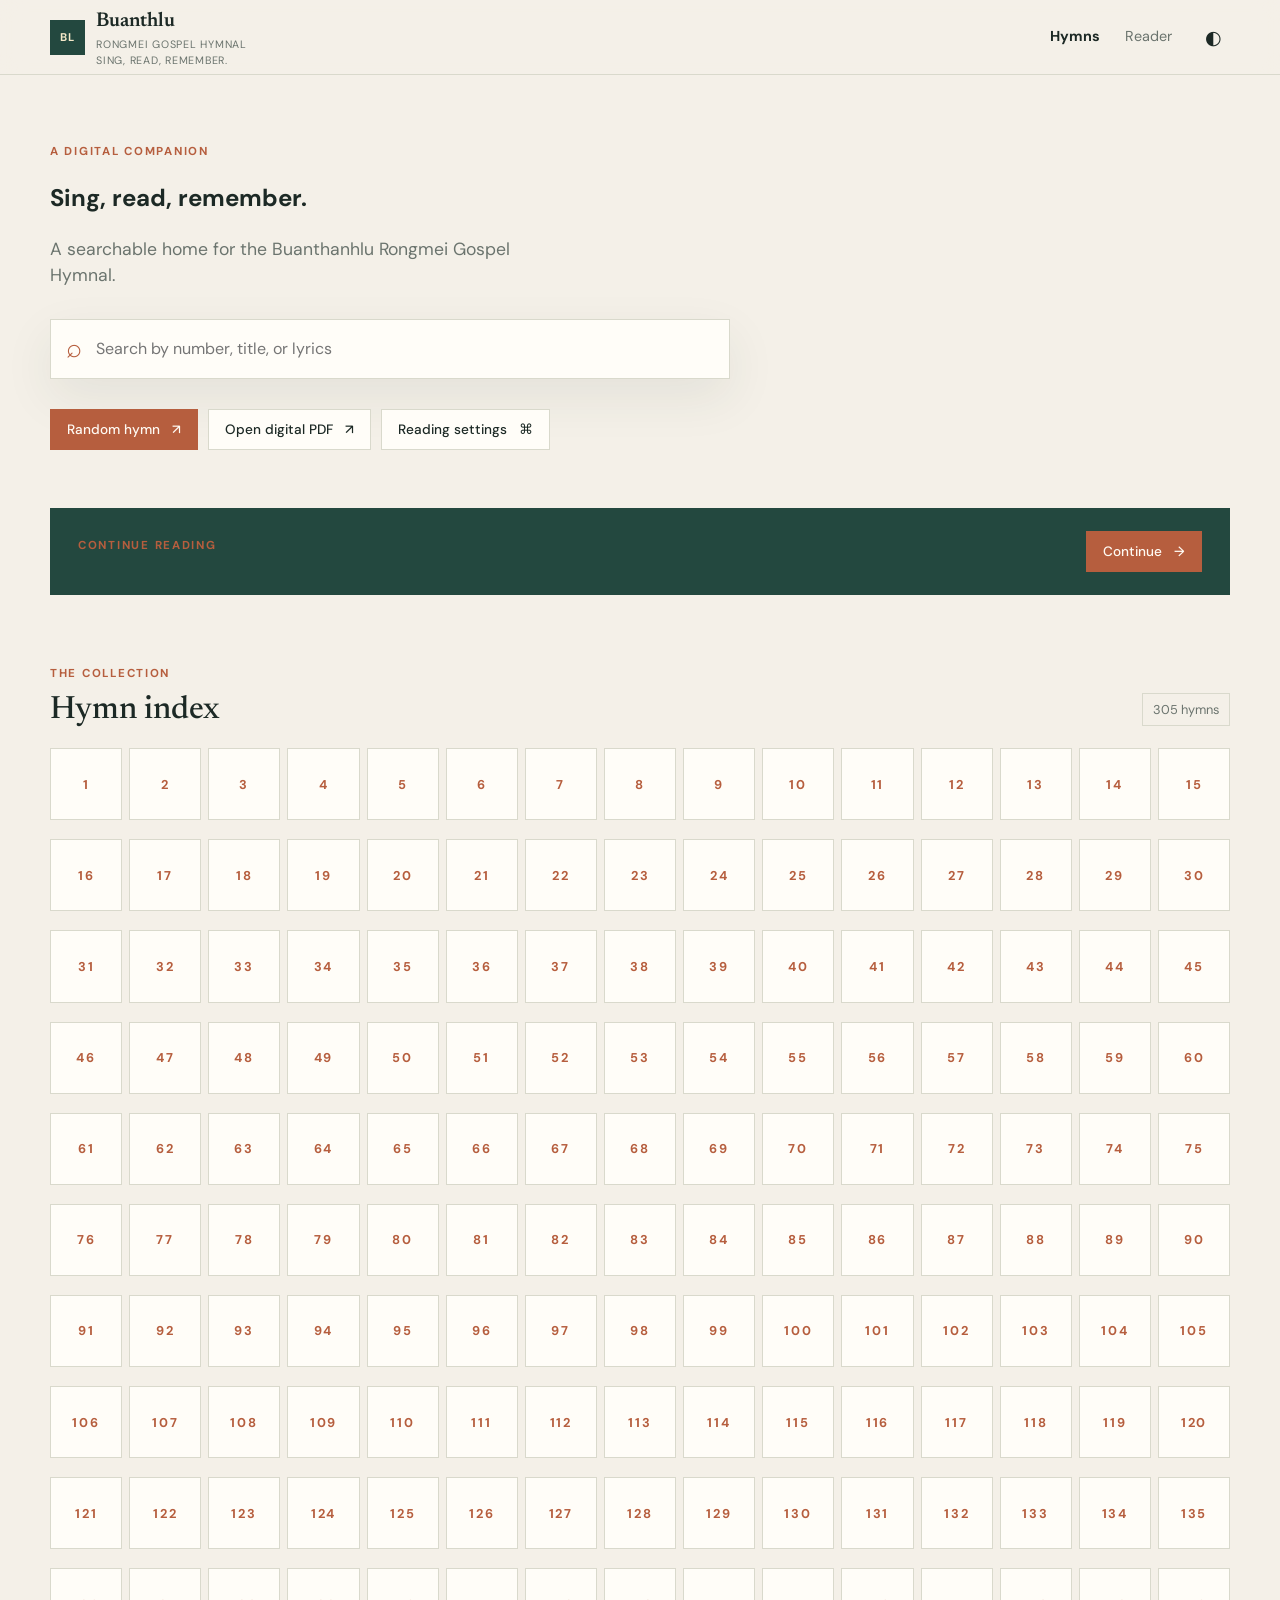
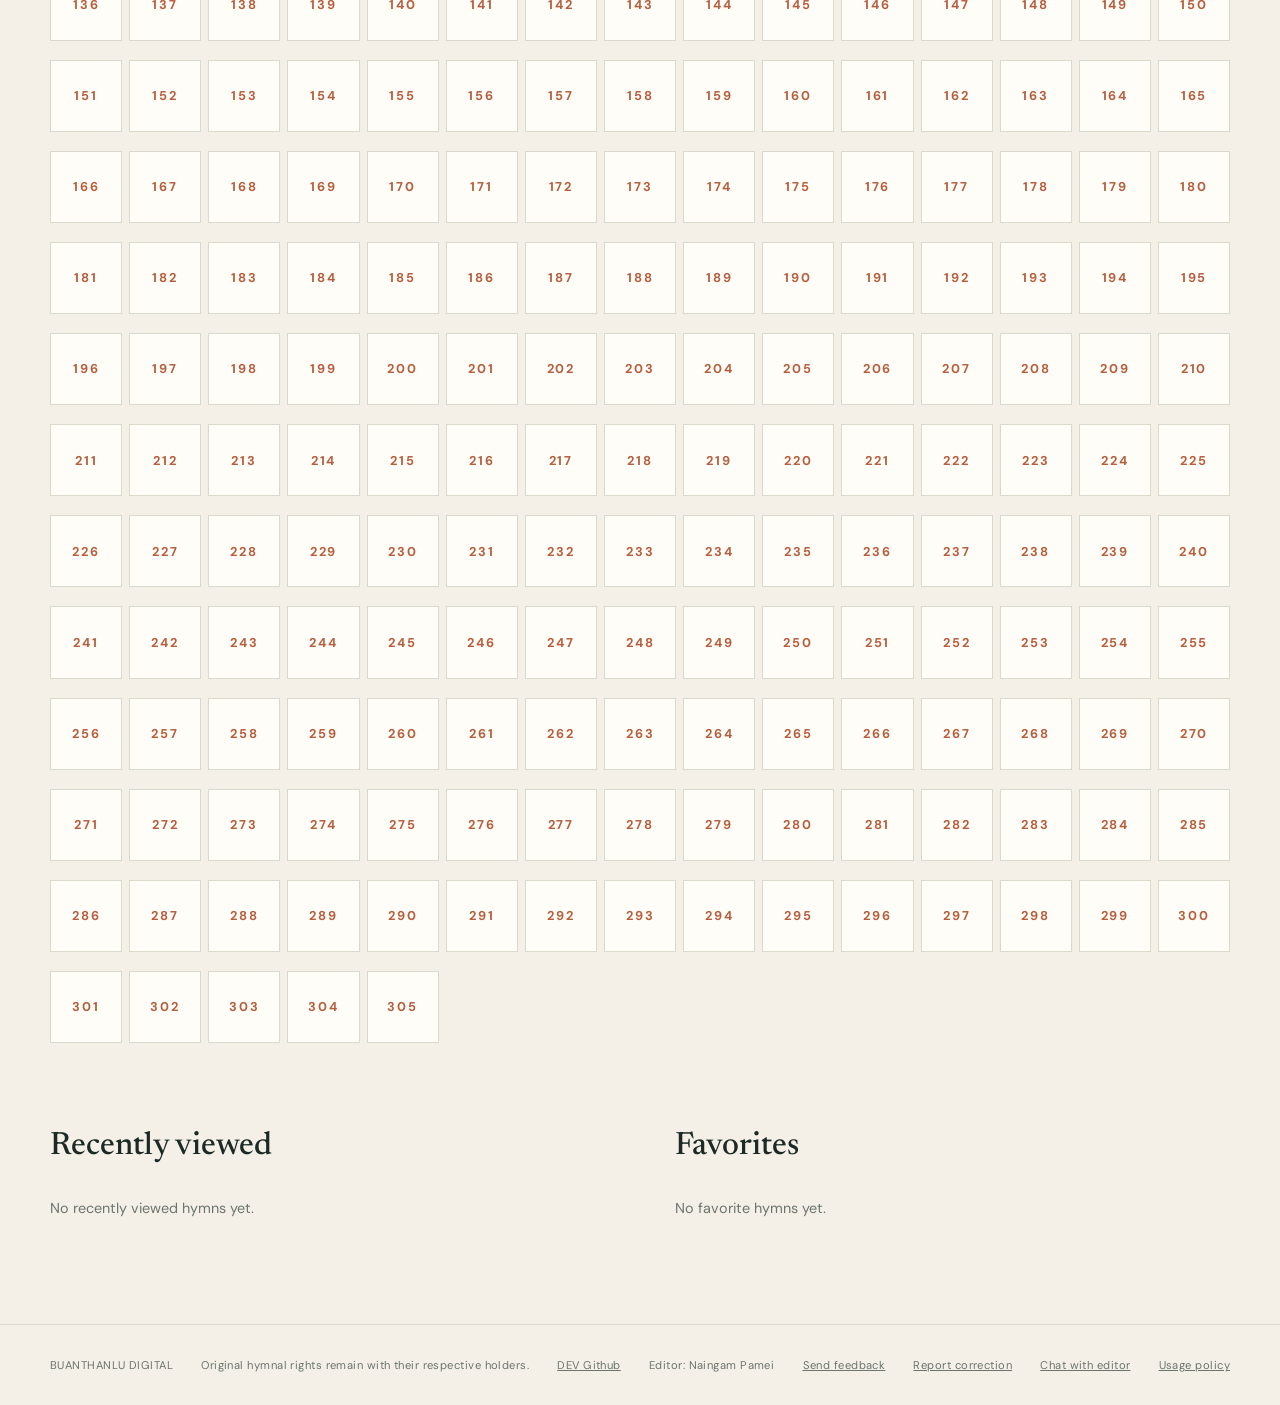
==== index.html @ 7d8867c5 "app. data added" ====
<!DOCTYPE html>
<html lang="en">
 <head>
  <meta charset="utf-8"/>
  <meta content="width=device-width, initial-scale=1" name="viewport"/>
  <meta content="#23483f" name="theme-color"/>
  <meta content="Buanthanhlu, a digital Rongmei Gospel Hymnal." name="description"/>
  <link href="manifest.webmanifest" rel="manifest"/>
  <link href="https://raw.githubusercontent.com/Guang84/Guang84/refs/heads/main/static/icon/favicon.ico" rel="icon" type="image/x-icon"/>
  <link href="css/main.css" rel="stylesheet"/>
  <title>
   Buanthlu | Rongmei Gospel Hymnal
  </title>
 </head>
 <body data-page="home">
  <header class="site-header">
   <div class="shell header-inner">
    <a class="brand" href="index.html">
     <span class="brand-mark">
      BL
     </span>
     <span>
      <strong>
       Buanthlu
      </strong>
      <small>
       Rongmei Gospel Hymnal
      </small>
      <small class="header-tagline">
       Sing, read, remember.
      </small>
     </span>
    </a>
    <nav aria-label="Primary">
     <a aria-current="page" href="index.html">
      Hymns
     </a>
     <a href="hymn.html?number=1">
      Reader
     </a>
     <button aria-label="Toggle theme" class="icon-button" data-theme-toggle="" type="button">
      ◐
     </button>
    </nav>
   </div>
  </header>
  <main class="shell home-main">
   <section class="intro">
    <p class="eyebrow">
     A digital companion
    </p>
    <h2>
     Sing, read, remember.
    </h2>
    <p class="lede">
     A searchable home for the Buanthanhlu Rongmei Gospel Hymnal.
    </p>
    <form class="search-form" data-search-form="" role="search">
     <label class="sr-only" for="home-search">
      Search hymns
     </label>
     <span class="search-icon">
      &telrec;
     </span>
     <input autocomplete="off" data-search-input="" id="home-search" placeholder="Search by number, title, or lyrics" type="search"/>
     <button aria-label="Clear search" class="clear-button" data-clear-search="" hidden="" type="button">
      &times;
     </button>
    </form>
    <div aria-live="polite" class="search-status" data-search-status="">
    </div>
    <div class="search-results" data-search-results="">
    </div>
    <div class="quick-actions">
     <a class="button button-accent" href="hymn.html?random=1">
      Random hymn
      <span>
       &nearrow;
      </span>
     </a>
     <a class="button button-quiet" data-pdf-link="" href="pdf/Buanthanh_Lu_interactive_home.pdf">
      Open digital PDF
      <span>
       &nearrow;
      </span>
     </a>
     <button class="button button-quiet" data-open-settings="" type="button">
      Reading settings
      <span>
       ⌘
      </span>
     </button>
    </div>
   </section>
   <section class="continue-strip" data-continue-section="" hidden="">
    <div>
     <p class="eyebrow">
      Continue reading
     </p>
     <h2 data-continue-title="">
     </h2>
    </div>
    <a class="button button-accent" data-continue-link="" href="#">
     Continue
     <span>
      &rarr;
     </span>
    </a>
   </section>
   <section class="index-section">
    <div class="section-heading">
     <div>
      <p class="eyebrow">
       The collection
      </p>
      <h2>
       Hymn index
      </h2>
     </div>
     <span class="count-pill" data-hymn-count="">
      Loading
     </span>
    </div>
    <div aria-label="Hymn number index" class="hymn-grid" data-hymn-index="">
     <div class="loading-state">
      Loading Buanthlu&hellip;
     </div>
    </div>
   </section>
   <div class="home-columns">
    <section class="list-section">
     <div class="section-heading">
      <h2>
       Recently viewed
      </h2>
     </div>
     <div class="mini-list" data-history-list="">
      <p class="empty-state">
       No recently viewed hymns yet.
      </p>
     </div>
    </section>
    <section class="list-section">
     <div class="section-heading">
      <h2>
       Favorites
      </h2>
     </div>
     <div class="mini-list" data-favorites-list="">
      <p class="empty-state">
       No favorite hymns yet.
      </p>
     </div>
    </section>
   </div>
  </main>
  <footer class="site-footer">
   <div class="shell footer-inner">
    <span>
     BUANTHANLU DIGITAL
    </span>
    <span>
     Original hymnal rights remain with their respective holders.
    </span>
    <a data-profile-link="" href="https://github.com/Guang84/Buanthanhlu">
     DEV Github
    </a>
    <span>
     Editor:
     <span data-profile-name="">
      Naingam Pamei
     </span>
    </span>
    <a data-feedback="" href="https://github.com/Guang84/Buanthanhlu/issues/new">
     Send feedback
    </a>
    <a data-correction="" href="https://github.com/Guang84/Buanthanhlu/issues/new?labels=correction">
     Report correction
    </a>
    <a data-whatsapp="" href="#">
     Chat with editor
    </a>
    <a href="policy.html">
     Usage policy
    </a>
   </div>
  </footer>
  <dialog data-settings-dialog="">
   <form class="settings-panel" method="dialog">
    <div class="dialog-heading">
     <div>
      <p class="eyebrow">
       Personalize
      </p>
      <h2>
       Reading settings
      </h2>
     </div>
     <button aria-label="Close settings" class="icon-button" value="cancel">
      &times;
     </button>
    </div>
    <label>
     Font size
     <output data-font-output="">
      18px
     </output>
     <input data-font-setting="" max="24" min="16" type="range" value="18"/>
    </label>
    <label>
     Line spacing
     <select data-spacing-setting="">
      <option value="normal">
       Normal
      </option>
      <option value="relaxed">
       Relaxed
      </option>
      <option value="large">
       Large
      </option>
     </select>
    </label>
    <label>
     Reading width
     <select data-width-setting="">
      <option value="narrow">
       Narrow
      </option>
      <option value="normal">
       Normal
      </option>
      <option value="wide">
       Wide
      </option>
     </select>
    </label>
    <label>
     Theme
     <select data-theme-setting="">
      <option value="system">
       System
      </option>
      <option value="light">
       Light
      </option>
      <option value="dark">
       Dark
      </option>
     </select>
    </label>
   </form>
  </dialog>
  <div class="update-banner" data-update="" hidden="" role="status">
   A newer version is available.
   <button type="button">
    Refresh
   </button>
  </div>
  <div aria-live="polite" class="toast" data-toast="" role="status">
  </div>
  <script src="js/app.js" type="module">
  </script>
 </body>
</html>
---- css/main.css ----
@import url('https://fonts.googleapis.com/css2?family=DM+Sans:wght@400;500;700&family=Newsreader:opsz,wght@6..72,400;6..72,500;6..72,600&display=swap');

:root {
  --bg: #f4f0e8;
  --surface: #fffdf8;
  --ink: #1c2925;
  --muted: #6b746e;
  --line: #d9d9cc;
  --accent: #b65e3e;
  --accent-ink: #fffaf3;
  --green: #23483f;
  --reader: #fffdf8;
  --shadow: 0 18px 50px #263d3214;
  color-scheme: light
}

* {
  box-sizing: border-box
}

html {
  scroll-behavior: smooth
}

body {
  margin: 0;
  background: var(--bg);
  color: var(--ink);
  font-family: 'DM Sans', sans-serif;
  line-height: 1.5
}

body:before {
  content: "";
  position: fixed;
  inset: 0;
  pointer-events: none;
  opacity: .3;
  background-image: radial-gradient(#c9bda955 .7px, transparent .7px);
  background-size: 20px 20px;
  z-index: -1
}

body.dark {
  --bg: #17221f;
  --surface: #22312d;
  --ink: #f1eee4;
  --muted: #aab6ae;
  --line: #40514a;
  --reader: #1e2c28;
  --green: #9fc5b6;
  --accent: #dc8061;
  --accent-ink: #1b221f;
  color-scheme: dark
}

.shell {
  width: min(1180px, calc(100% - 40px));
  margin: auto
}

.site-header {
  border-bottom: 1px solid var(--line);
  background: color-mix(in srgb, var(--bg) 88%, transparent);
  backdrop-filter: blur(12px);
  position: sticky;
  top: 0;
  z-index: 5
}

.header-inner,
.footer-inner {
  display: flex;
  align-items: center;
  justify-content: space-between;
  min-height: 74px
}

.brand {
  display: flex;
  align-items: center;
  gap: 11px;
  color: var(--ink);
  text-decoration: none
}

.brand strong {
  display: block;
  font-family: Newsreader, serif;
  font-size: 1.25rem;
  font-weight: 600
}

.brand small {
  display: block;
  color: var(--muted);
  font-size: .67rem;
  letter-spacing: .07em;
  text-transform: uppercase
}

.brand-mark {
  display: grid;
  place-items: center;
  width: 35px;
  height: 35px;
  background: var(--green);
  color: #f5e9c9;
  font-size: .7rem;
  font-weight: 700;
  letter-spacing: .05em
}

nav {
  display: flex;
  align-items: center;
  gap: 25px
}

nav a,
.text-link {
  color: var(--muted);
  text-decoration: none;
  font-size: .9rem
}

nav a:hover,
.text-link:hover {
  color: var(--accent)
}

nav a[aria-current=page] {
  color: var(--ink);
  font-weight: 700
}

.icon-button {
  border: 0;
  background: none;
  color: var(--ink);
  font-size: 1.2rem;
  cursor: pointer;
  padding: 8px
}

.home-main {
  padding: 68px 0 90px
}

.intro {
  max-width: 730px;
  padding-bottom: 58px
}

.eyebrow {
  margin: 0 0 12px;
  color: var(--accent);
  font-size: .72rem;
  font-weight: 700;
  letter-spacing: .15em;
  text-transform: uppercase
}

.intro h1,
.error-page h1 {
  font: 600 clamp(2rem, 7vw, 5.7rem)/.95 Newsreader, serif;
  letter-spacing: 0;
  margin: 0 0 20px
}

.lede {
  color: var(--muted);
  font-size: 1.1rem;
  max-width: 480px;
  margin: 0 0 30px
}

.search-form {
  height: 60px;
  display: flex;
  align-items: center;
  gap: 12px;
  padding: 0 15px;
  background: var(--surface);
  border: 1px solid var(--line);
  box-shadow: var(--shadow);
  max-width: 680px
}

.search-icon {
  font-size: 1.7rem;
  color: var(--accent)
}

.search-form input {
  border: 0;
  outline: 0;
  background: none;
  color: var(--ink);
  font: inherit;
  width: 100%;
  font-size: 1rem
}

.clear-button {
  border: 0;
  background: none;
  color: var(--muted);
  font-size: 1.5rem;
  cursor: pointer
}

.quick-actions {
  display: flex;
  gap: 10px;
  flex-wrap: wrap;
  margin-top: 18px
}

.button {
  display: inline-flex;
  align-items: center;
  justify-content: center;
  gap: 12px;
  border: 1px solid transparent;
  padding: 11px 16px;
  color: var(--ink);
  text-decoration: none;
  font: 500 .85rem 'DM Sans', sans-serif;
  cursor: pointer
}

.button-accent {
  background: var(--accent);
  color: var(--accent-ink)
}

.button-quiet {
  border-color: var(--line);
  background: var(--surface)
}

.button:hover {
  filter: brightness(.96)
}

.search-status {
  color: var(--muted);
  font-size: .82rem;
  margin-top: 12px
}

.search-results {
  display: grid;
  gap: 6px;
  margin-top: 10px
}

.result-link {
  display: flex;
  gap: 14px;
  padding: 12px;
  background: var(--surface);
  border-bottom: 1px solid var(--line);
  color: var(--ink);
  text-decoration: none
}

.result-link strong {
  color: var(--accent);
  min-width: 35px
}

.result-link mark {
  background: #eecb9c;
  color: inherit
}

.continue-strip {
  display: flex;
  justify-content: space-between;
  align-items: center;
  background: var(--green);
  color: #f5eee1;
  padding: 23px 28px;
  margin-bottom: 70px
}

.continue-strip h2 {
  font: 500 1.8rem Newsreader, serif;
  margin: 0
}

.section-heading {
  display: flex;
  justify-content: space-between;
  align-items: end;
  margin-bottom: 22px
}

.section-heading h2 {
  font: 500 2rem Newsreader, serif;
  margin: 0
}

.count-pill {
  color: var(--muted);
  font-size: .8rem;
  border: 1px solid var(--line);
  padding: 6px 10px
}

.hymn-grid {
  display: grid;
  grid-template-columns: repeat(15, 1fr);
  gap: 7px
}

.hymn-number {
  display: grid;
  place-items: center;
  aspect-ratio: 1;
  border: 1px solid var(--line);
  background: var(--surface);
  color: var(--ink);
  text-decoration: none;
  font-size: .82rem
}

.hymn-number:hover,
.hymn-number:focus {
  background: var(--accent);
  border-color: var(--accent);
  color: #fff;
  outline: 0
}

.home-columns {
  display: grid;
  grid-template-columns: 1fr 1fr;
  gap: 70px;
  margin-top: 75px
}

.mini-list {
  display: grid;
  gap: 5px
}

.mini-link {
  display: flex;
  justify-content: space-between;
  padding: 10px 0;
  border-bottom: 1px solid var(--line);
  text-decoration: none;
  color: var(--ink);
  font-size: .9rem
}

.mini-link span {
  color: var(--accent);
  font-weight: 700
}

.empty-state {
  color: var(--muted);
  font-size: .9rem
}

.site-footer {
  border-top: 1px solid var(--line);
  color: var(--muted);
  font-size: .7rem;
  letter-spacing: .04em
}

.footer-inner {
  min-height: 80px;
  gap: 18px
}

.footer-inner a {
  color: var(--muted)
}

.reader-main {
  padding: 32px 0 90px
}

.reader-toolbar {
  display: flex;
  justify-content: space-between;
  align-items: center;
  border-bottom: 1px solid var(--line);
  padding-bottom: 20px
}

.reader-actions {
  display: flex;
  gap: 7px;
  flex-wrap: wrap
}

.reader {
  background: var(--reader);
  box-shadow: var(--shadow);
  max-width: 850px;
  margin: 55px auto;
  padding: clamp(30px, 7vw, 82px);
}

.reader-heading {
  border-bottom: 1px solid var(--line);
  padding-bottom: 33px;
  margin-bottom: 38px
}

.reader-heading h1 {
  font: 500 clamp(2.4rem, 6vw, 4.5rem)/1 Newsreader, serif;
  margin: 0;
  max-width: 700px
}

.hymn-number {
  color: var(--accent);
  font-size: .8rem;
  font-weight: 700;
  letter-spacing: .15em;
  text-transform: uppercase;
  margin: 0 0 12px
}

.verification-note {
  color: var(--muted);
  font-size: .76rem;
  margin: 18px 0 0
}

.lyrics {
  font: 400 1.16rem/1.85 Newsreader, serif;
  white-space: pre-wrap
}

.lyrics p {
  margin: 0 0 24px
}

.reader-nav {
  max-width: 850px;
  margin: 0 auto;
  display: grid;
  grid-template-columns: 1fr .8fr 1fr;
  gap: 10px
}

.nav-card {
  border: 1px solid var(--line);
  padding: 17px;
  color: var(--ink);
  text-decoration: none;
  background: var(--surface)
}

.nav-card span {
  display: block;
  color: var(--accent);
  font-size: .75rem;
  font-weight: 700;
  text-transform: uppercase;
  letter-spacing: .08em
}

.nav-card strong {
  display: block;
  margin-top: 8px;
  font: 500 1.25rem Newsreader, serif
}

.nav-next {
  text-align: right
}

.nav-home {
  text-align: center
}

.nav-card[aria-disabled=true] {
  opacity: .35;
  pointer-events: none
}

.error-state,
.error-page {
  padding: 100px 0
}

.error-state h1,
.error-page h1 {
  font-size: 3.6rem
}

.error-state p,
.error-page p {
  color: var(--muted);
  margin-bottom: 25px
}

.loading-state {
  grid-column: 1/-1;
  color: var(--muted);
  padding: 30px 0
}

.toast {
  position: fixed;
  bottom: 24px;
  left: 50%;
  transform: translate(-50%, 20px);
  background: var(--green);
  color: #fff;
  padding: 12px 18px;
  opacity: 0;
  pointer-events: none;
  transition: .2s;
  z-index: 9
}

.toast.visible {
  opacity: 1;
  transform: translate(-50%, 0)
}

dialog {
  border: 0;
  padding: 0;
  background: var(--surface);
  color: var(--ink);
  box-shadow: 0 20px 70px #0004;
  width: min(420px, calc(100% - 30px))
}

dialog::backdrop {
  background: #12211c88
}

.settings-panel {
  padding: 28px;
  display: grid;
  gap: 20px
}

.dialog-heading {
  display: flex;
  justify-content: space-between
}

.dialog-heading h2 {
  font: 500 2rem Newsreader, serif;
  margin: 0
}

.settings-panel label {
  display: grid;
  gap: 8px;
  color: var(--muted);
  font-size: .85rem
}

.settings-panel output {
  float: right;
  color: var(--ink)
}

.settings-panel input,
.settings-panel select {
  width: 100%;
  accent-color: var(--accent);
  background: var(--surface);
  color: var(--ink);
  border: 1px solid var(--line);
  padding: 10px
}

.sr-only {
  position: absolute;
  width: 1px;
  height: 1px;
  padding: 0;
  margin: -1px;
  overflow: hidden;
  clip: rect(0, 0, 0, 0);
  white-space: nowrap;
  border: 0
}

@media(max-width:700px) {
  .shell {
    width: min(100% - 28px, 1180px)
  }

  .header-inner {
    min-height: 64px
  }

  .brand small {
    display: none
  }

  nav {
    gap: 10px
  }

  nav a {
    font-size: .78rem
  }

  .home-main {
    padding-top: 48px
  }

  .hymn-grid {
    grid-template-columns: repeat(8, 1fr)
  }

  .home-columns {
    grid-template-columns: 1fr;
    gap: 40px;
    margin-top: 55px
  }

  .continue-strip {
    align-items: start;
    gap: 18px;
    flex-direction: column;
    margin-bottom: 50px
  }

  .reader-toolbar {
    align-items: start;
    gap: 14px;
    flex-direction: column
  }

  .reader-actions {
    width: 100%
  }

  .reader-actions .button {
    flex: 1;
    padding: 10px 7px;
    font-size: .75rem
  }

  .reader {
    margin-top: 28px;
    padding: 32px 22px
  }

  .lyrics {
    font-size: 1.1rem
  }

  .reader-nav {
    grid-template-columns: 1fr 1fr
  }

  .nav-home {
    grid-column: 1/-1;
    grid-row: 1
  }

  .nav-next {
    text-align: right
  }

  .footer-inner {
    align-items: start;
    flex-direction: column;
    padding: 22px 0;
    gap: 7px
  }

  .error-page {
    padding-top: 80px
  }
}

@media(prefers-reduced-motion:reduce) {
  * {
    scroll-behavior: auto !important;
    transition: none !important
  }
}

@media print {
  body {
    background: #fff;
    color: #000
  }

  body:before,
  .site-header,
  .site-footer,
  .reader-toolbar,
  .reader-nav,
  .verification-note {
    display: none !important
  }

  .reader {
    box-shadow: none;
    margin: 0;
    padding: 0;
    max-width: none
  }

  .lyrics {
    font-size: 12pt;
    color: #000
  }

  .reader-heading {
    border: 0;
    margin-bottom: 20px
  }
}

.header-tagline {
  font-size: .7em;
  letter-spacing: .03em
}

.update-banner {
  position: fixed;
  right: 20px;
  bottom: 20px;
  z-index: 8;
  padding: 12px 16px;
  background: var(--green);
  color: #fff;
  box-shadow: var(--shadow);
  font-size: .85rem
}

.update-banner button {
  margin-left: 12px;
  border: 1px solid #ffffff88;
  padding: 5px 9px;
  background: transparent;
  color: inherit;
  cursor: pointer
}

.header-tagline {
  font-size: .7em;
  letter-spacing: .03em
}
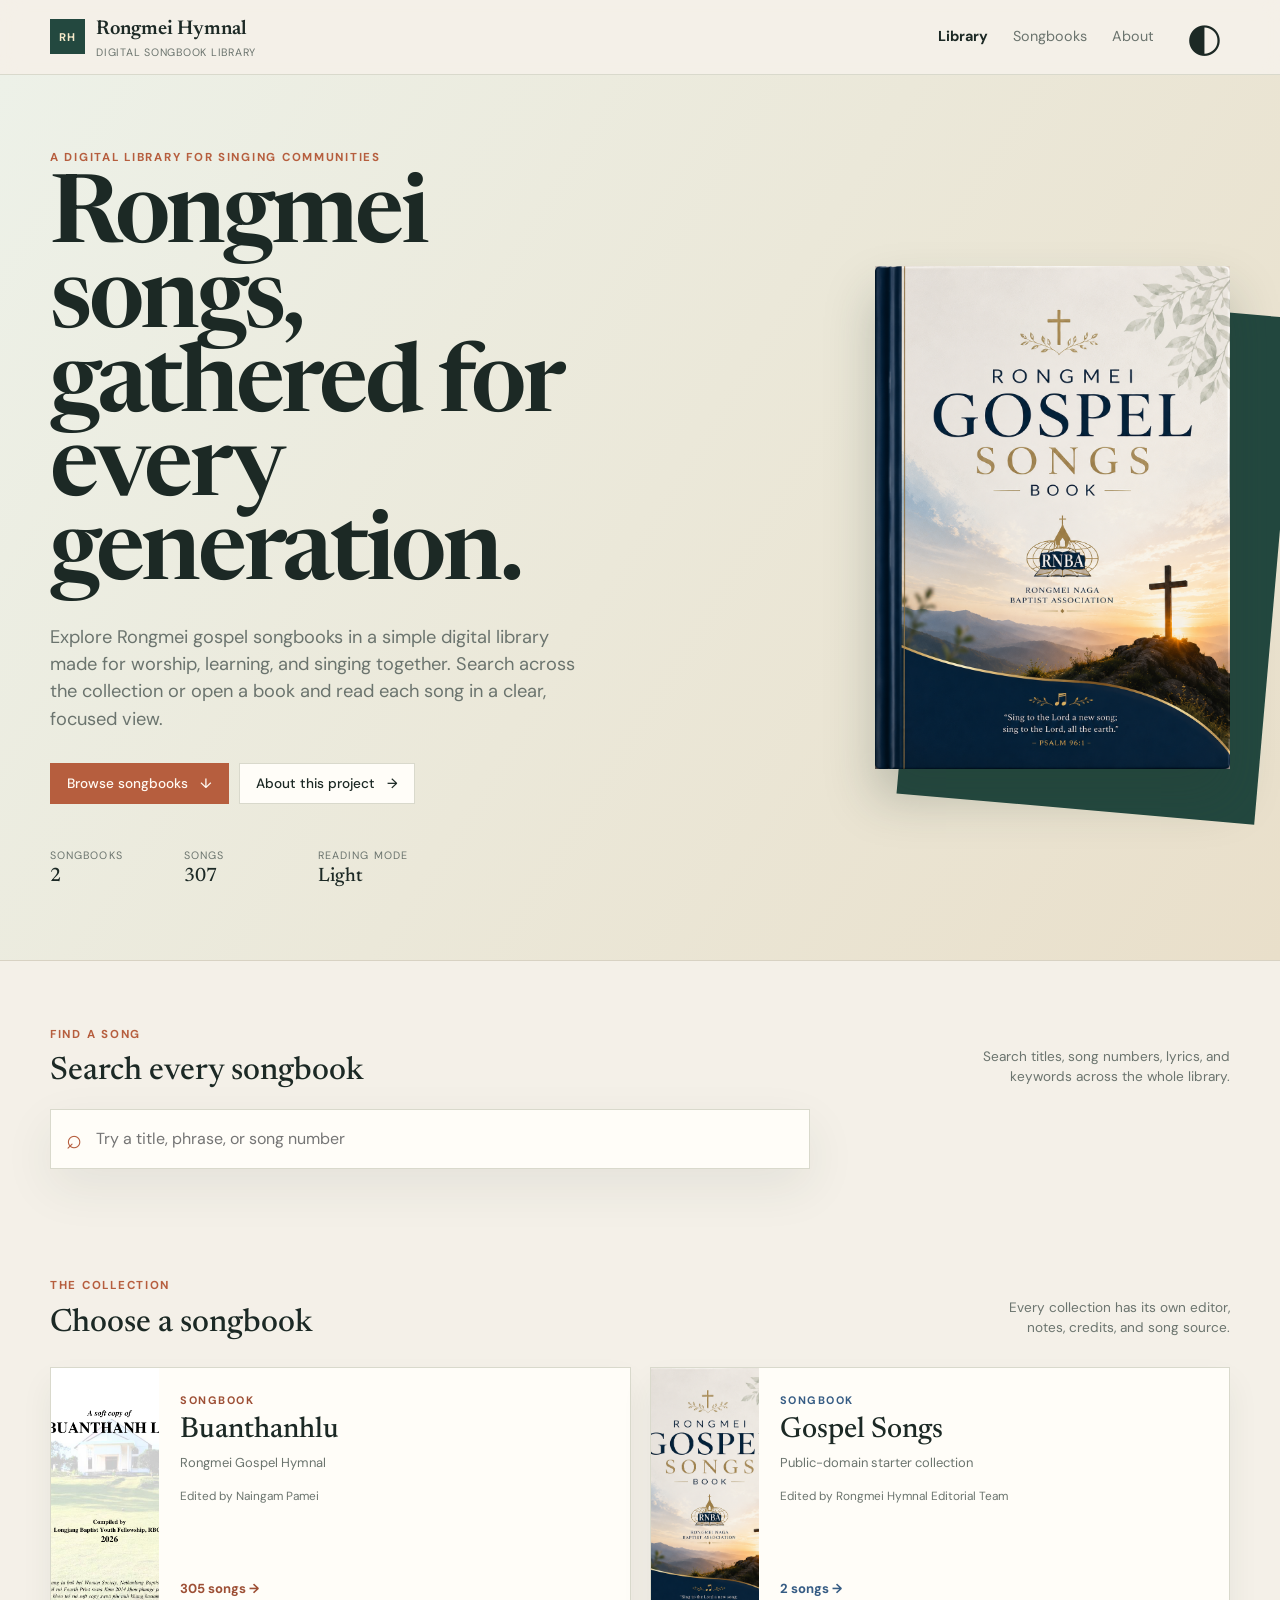
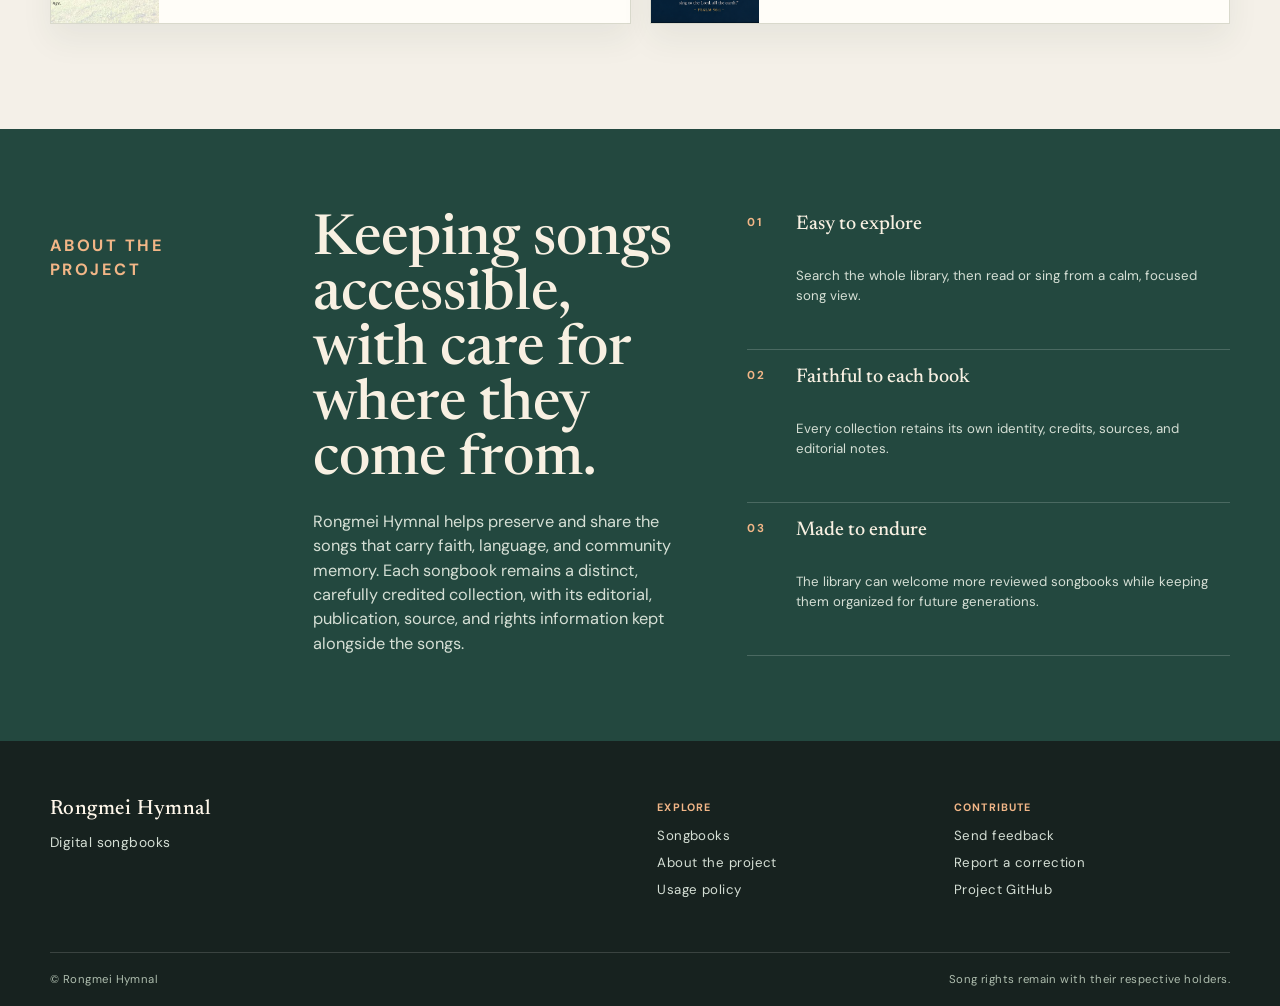
==== commit b7e88c2e: "upgraded" ====
--- a/index.html
+++ b/index.html
@@ -1,266 +1,38 @@
-<!DOCTYPE html>
+<!doctype html>
 <html lang="en">
- <head>
-  <meta charset="utf-8"/>
-  <meta content="width=device-width, initial-scale=1" name="viewport"/>
-  <meta content="#23483f" name="theme-color"/>
-  <meta content="Buanthanhlu, a digital Rongmei Gospel Hymnal." name="description"/>
-  <link href="manifest.webmanifest" rel="manifest"/>
-  <link href="https://raw.githubusercontent.com/Guang84/Guang84/refs/heads/main/static/icon/favicon.ico" rel="icon" type="image/x-icon"/>
-  <link href="css/main.css" rel="stylesheet"/>
-  <title>
-   Buanthlu | Rongmei Gospel Hymnal
-  </title>
- </head>
- <body data-page="home">
-  <header class="site-header">
-   <div class="shell header-inner">
-    <a class="brand" href="index.html">
-     <span class="brand-mark">
-      BL
-     </span>
-     <span>
-      <strong>
-       Buanthlu
-      </strong>
-      <small>
-       Rongmei Gospel Hymnal
-      </small>
-      <small class="header-tagline">
-       Sing, read, remember.
-      </small>
-     </span>
-    </a>
-    <nav aria-label="Primary">
-     <a aria-current="page" href="index.html">
-      Hymns
-     </a>
-     <a href="hymn.html?number=1">
-      Reader
-     </a>
-     <button aria-label="Toggle theme" class="icon-button" data-theme-toggle="" type="button">
-      ◐
-     </button>
-    </nav>
-   </div>
-  </header>
-  <main class="shell home-main">
-   <section class="intro">
-    <p class="eyebrow">
-     A digital companion
-    </p>
-    <h2>
-     Sing, read, remember.
-    </h2>
-    <p class="lede">
-     A searchable home for the Buanthanhlu Rongmei Gospel Hymnal.
-    </p>
-    <form class="search-form" data-search-form="" role="search">
-     <label class="sr-only" for="home-search">
-      Search hymns
-     </label>
-     <span class="search-icon">
-      &telrec;
-     </span>
-     <input autocomplete="off" data-search-input="" id="home-search" placeholder="Search by number, title, or lyrics" type="search"/>
-     <button aria-label="Clear search" class="clear-button" data-clear-search="" hidden="" type="button">
-      &times;
-     </button>
-    </form>
-    <div aria-live="polite" class="search-status" data-search-status="">
-    </div>
-    <div class="search-results" data-search-results="">
-    </div>
-    <div class="quick-actions">
-     <a class="button button-accent" href="hymn.html?random=1">
-      Random hymn
-      <span>
-       &nearrow;
-      </span>
-     </a>
-     <a class="button button-quiet" data-pdf-link="" href="pdf/Buanthanh_Lu_interactive_home.pdf">
-      Open digital PDF
-      <span>
-       &nearrow;
-      </span>
-     </a>
-     <button class="button button-quiet" data-open-settings="" type="button">
-      Reading settings
-      <span>
-       ⌘
-      </span>
-     </button>
-    </div>
-   </section>
-   <section class="continue-strip" data-continue-section="" hidden="">
-    <div>
-     <p class="eyebrow">
-      Continue reading
-     </p>
-     <h2 data-continue-title="">
-     </h2>
-    </div>
-    <a class="button button-accent" data-continue-link="" href="#">
-     Continue
-     <span>
-      &rarr;
-     </span>
-    </a>
-   </section>
-   <section class="index-section">
-    <div class="section-heading">
-     <div>
-      <p class="eyebrow">
-       The collection
-      </p>
-      <h2>
-       Hymn index
-      </h2>
-     </div>
-     <span class="count-pill" data-hymn-count="">
-      Loading
-     </span>
-    </div>
-    <div aria-label="Hymn number index" class="hymn-grid" data-hymn-index="">
-     <div class="loading-state">
-      Loading Buanthlu&hellip;
-     </div>
-    </div>
-   </section>
-   <div class="home-columns">
-    <section class="list-section">
-     <div class="section-heading">
-      <h2>
-       Recently viewed
-      </h2>
-     </div>
-     <div class="mini-list" data-history-list="">
-      <p class="empty-state">
-       No recently viewed hymns yet.
-      </p>
-     </div>
-    </section>
-    <section class="list-section">
-     <div class="section-heading">
-      <h2>
-       Favorites
-      </h2>
-     </div>
-     <div class="mini-list" data-favorites-list="">
-      <p class="empty-state">
-       No favorite hymns yet.
-      </p>
-     </div>
-    </section>
-   </div>
+<head>
+  <meta charset="utf-8"><meta name="viewport" content="width=device-width, initial-scale=1">
+  <meta name="theme-color" content="#f4f0e8"><meta name="description" content="Explore Rongmei gospel songbooks for worship, learning, and singing together.">
+  <link rel="manifest" href="manifest.webmanifest"><link rel="icon" href="assets/icons/icon.svg" type="image/svg+xml"><link rel="stylesheet" href="css/main.css">
+  <title>Rongmei Hymnal</title>
+</head>
+<body data-page="home">
+  <a class="skip-link" href="#main-content">Skip to main content</a>
+  <header class="site-header"><div class="shell header-inner"><a class="brand" href="index.html"><span class="brand-mark">RH</span><span><strong data-library-name>Rongmei Hymnal</strong><small>Digital songbook library</small></span></a><nav aria-label="Primary"><a aria-current="page" href="index.html">Library</a><a href="#songbooks">Songbooks</a><a href="#about">About</a><button class="icon-button" data-theme-toggle type="button" aria-label="Toggle theme">◐</button></nav></div></header>
+  <main id="main-content" tabindex="-1">
+    <section class="library-hero-v2"><div class="shell library-hero-inner"><div class="library-hero-copy"><p class="eyebrow" data-library-eyebrow>A digital library for singing communities</p><h1 data-library-title>Rongmei songs, gathered for every generation.</h1><p class="lede" data-library-intro>Explore Rongmei gospel songbooks in a simple digital library made for worship, learning, and singing together. Search across the collection or open a book and read each song in a clear, focused view.</p><div class="library-actions"><a class="button button-accent" href="#songbooks">Browse songbooks <span>↓</span></a><a class="button button-quiet" href="#about">About this project <span>→</span></a></div><dl class="library-stats"><div><dt>Songbooks</dt><dd data-book-count>—</dd></div><div><dt>Songs</dt><dd data-total-song-count>—</dd></div><div><dt>Reading mode</dt><dd>Light</dd></div></dl></div><figure class="library-hero-image"><img data-library-image src="assets/Rongmei Gospel song books.png" alt="Rongmei Hymnal library artwork"></figure></div></section>
+    <section class="shell library-search" aria-labelledby="library-search-heading"><div class="section-heading"><div><p class="eyebrow">Find a song</p><h2 id="library-search-heading">Search every songbook</h2></div><p class="catalog-note">Search titles, song numbers, lyrics, and keywords across the whole library.</p></div><form class="search-form library-search-form" role="search"><label class="sr-only" for="library-search">Search all songbooks</label><span class="search-icon">⌕</span><input autocomplete="off" data-library-search-input id="library-search" placeholder="Try a title, phrase, or song number" type="search"><button aria-label="Clear library search" class="clear-button" data-library-clear-search hidden type="button">×</button></form><div class="search-status" data-library-search-status aria-live="polite"></div><div class="library-search-results" data-library-search-results aria-live="polite"></div></section>
+    <section class="shell songbooks-home" id="songbooks" aria-labelledby="songbooks-heading"><div class="section-heading book-gallery-heading"><div><p class="eyebrow">The collection</p><h2 id="songbooks-heading">Choose a songbook</h2></div><p class="catalog-note">Every collection has its own editor, notes, credits, and song source.</p></div><div class="book-list book-gallery" data-book-list><p class="loading-state">Loading songbooks…</p></div></section>
+    <section class="library-about" id="about"><div class="shell library-about-grid"><p class="eyebrow">About the project</p><div><h2>Keeping songs accessible, with care for where they come from.</h2><p data-library-about>Rongmei Hymnal helps preserve and share the songs that carry faith, language, and community memory. Each songbook remains a distinct, carefully credited collection, with its editorial, publication, source, and rights information kept alongside the songs.</p></div><div class="library-principles"><div><span>01</span><strong>Easy to explore</strong><p>Search the whole library, then read or sing from a calm, focused song view.</p></div><div><span>02</span><strong>Faithful to each book</strong><p>Every collection retains its own identity, credits, sources, and editorial notes.</p></div><div><span>03</span><strong>Made to endure</strong><p>The library can welcome more reviewed songbooks while keeping them organized for future generations.</p></div></div></div></section>
   </main>
-  <footer class="site-footer">
-   <div class="shell footer-inner">
-    <span>
-     BUANTHANLU DIGITAL
-    </span>
-    <span>
-     Original hymnal rights remain with their respective holders.
-    </span>
-    <a data-profile-link="" href="https://github.com/Guang84/Buanthanhlu">
-     DEV Github
-    </a>
-    <span>
-     Editor:
-     <span data-profile-name="">
-      Naingam Pamei
-     </span>
-    </span>
-    <a data-feedback="" href="https://github.com/Guang84/Buanthanhlu/issues/new">
-     Send feedback
-    </a>
-    <a data-correction="" href="https://github.com/Guang84/Buanthanhlu/issues/new?labels=correction">
-     Report correction
-    </a>
-    <a data-whatsapp="" href="#">
-     Chat with editor
-    </a>
-    <a href="policy.html">
-     Usage policy
-    </a>
-   </div>
-  </footer>
-  <dialog data-settings-dialog="">
-   <form class="settings-panel" method="dialog">
-    <div class="dialog-heading">
-     <div>
-      <p class="eyebrow">
-       Personalize
-      </p>
-      <h2>
-       Reading settings
-      </h2>
-     </div>
-     <button aria-label="Close settings" class="icon-button" value="cancel">
-      &times;
-     </button>
-    </div>
-    <label>
-     Font size
-     <output data-font-output="">
-      18px
-     </output>
-     <input data-font-setting="" max="24" min="16" type="range" value="18"/>
-    </label>
-    <label>
-     Line spacing
-     <select data-spacing-setting="">
-      <option value="normal">
-       Normal
-      </option>
-      <option value="relaxed">
-       Relaxed
-      </option>
-      <option value="large">
-       Large
-      </option>
-     </select>
-    </label>
-    <label>
-     Reading width
-     <select data-width-setting="">
-      <option value="narrow">
-       Narrow
-      </option>
-      <option value="normal">
-       Normal
-      </option>
-      <option value="wide">
-       Wide
-      </option>
-     </select>
-    </label>
-    <label>
-     Theme
-     <select data-theme-setting="">
-      <option value="system">
-       System
-      </option>
-      <option value="light">
-       Light
-      </option>
-      <option value="dark">
-       Dark
-      </option>
-     </select>
-    </label>
-   </form>
-  </dialog>
-  <div class="update-banner" data-update="" hidden="" role="status">
-   A newer version is available.
-   <button type="button">
-    Refresh
-   </button>
-  </div>
-  <div aria-live="polite" class="toast" data-toast="" role="status">
-  </div>
-  <script src="js/app.js" type="module">
-  </script>
- </body>
+  <footer class="site-footer library-footer">
+    <div class="shell library-footer-grid">
+      <div>
+        <span class="footer-kicker" data-library-name>Rongmei Hymnal
+
+        </span>
+        <p>Digital songbooks</p>
+      </div><div><strong>Explore</strong><a href="#songbooks">Songbooks</a>
+        <a href="#about">About the project</a>
+        <a href="policy.html">Usage policy</a>
+      </div>
+      <div>
+        <strong>Contribute</strong>
+        <a data-feedback href="mailto:guang.social.verse@gmail.com">Send feedback</a>
+        <a data-correction href="https://github.com/Guang84/RongmeiHymnal/issues/new?labels=correction">Report a correction</a>
+        <a data-profile-link href="https://github.com/Guang84/RongmeiHymnal">Project GitHub</a>
+      </div></div><div class="shell footer-bottom"><span>© <span data-library-name>Guang84 Rongmei Hymnal</span></span><span>Song rights remain with their respective holders.</span></div></footer>
+  <dialog data-settings-dialog><form class="settings-panel" method="dialog"><div class="dialog-heading"><div><p class="eyebrow">Personalize</p><h2>Reading settings</h2></div><button class="icon-button" aria-label="Close settings" value="cancel">×</button></div><label>Font size <output data-font-output>18px</output><input data-font-setting max="26" min="16" type="range" value="18"></label><label>Line spacing <select data-spacing-setting><option value="normal">Normal</option><option value="relaxed">Relaxed</option><option value="large">Large</option></select></label><label>Reading width <select data-width-setting><option value="narrow">Narrow</option><option value="normal">Normal</option><option value="wide">Wide</option></select></label><label>Theme <select data-theme-setting><option value="light">Light (default)</option><option value="dark">Dark</option></select></label><label>Reading ink <select data-tone-setting><option value="forest">Forest ink</option><option value="sepia">Warm sepia</option></select></label></form></dialog>
+  <div class="update-banner" data-update hidden role="status">A newer version is available.<button type="button">Refresh</button></div><div class="toast" data-toast role="status" aria-live="polite"></div><script type="module" src="js/app.js"></script>
+</body>
 </html>
-
--- a/css/main.css
+++ b/css/main.css
@@ -138,7 +138,7 @@
   border: 0;
   background: none;
   color: var(--ink);
-  font-size: 1.2rem;
+  font-size: 2.5rem;
   cursor: pointer;
   padding: 8px
 }
@@ -147,9 +147,29 @@
   padding: 68px 0 90px
 }
 
+.book-hero {
+  display: grid;
+  grid-template-columns: minmax(190px, 255px) minmax(0, 1fr);
+  align-items: center;
+  gap: clamp(32px, 7vw, 90px);
+  padding-bottom: 68px
+}
+
+.book-cover-frame {
+  background: #e6dbc5;
+  padding: 10px;
+  box-shadow: 14px 16px 0 #23483f, 0 24px 40px #263d3233
+}
+
+.book-cover-frame img {
+  display: block;
+  width: 100%;
+  aspect-ratio: 635 / 900;
+  object-fit: cover
+}
+
 .intro {
   max-width: 730px;
-  padding-bottom: 58px
 }
 
 .eyebrow {
@@ -163,7 +183,7 @@
 
 .intro h1,
 .error-page h1 {
-  font: 600 clamp(2rem, 7vw, 5.7rem)/.95 Newsreader, serif;
+  font: 600 clamp(3rem, 7vw, 5.7rem)/.95 Newsreader, serif;
   letter-spacing: 0;
   margin: 0 0 20px
 }
@@ -174,6 +194,17 @@
   max-width: 480px;
   margin: 0 0 30px
 }
+
+.book-facts {
+  display: flex;
+  flex-wrap: wrap;
+  gap: 26px;
+  margin: 28px 0 0
+}
+
+.book-facts div { min-width: 90px }
+.book-facts dt { color: var(--muted); font-size: .7rem; letter-spacing: .09em; text-transform: uppercase }
+.book-facts dd { margin: 3px 0 0; font: 500 1.15rem Newsreader, serif }
 
 .search-form {
   height: 60px;
@@ -310,37 +341,28 @@
   padding: 6px 10px
 }
 
-.hymn-grid {
-  display: grid;
-  grid-template-columns: repeat(15, 1fr);
-  gap: 7px
-}
-
-.hymn-number {
-  display: grid;
-  place-items: center;
-  aspect-ratio: 1;
-  border: 1px solid var(--line);
-  background: var(--surface);
-  color: var(--ink);
-  text-decoration: none;
-  font-size: .82rem
-}
-
-.hymn-number:hover,
-.hymn-number:focus {
-  background: var(--accent);
-  border-color: var(--accent);
-  color: #fff;
-  outline: 0
-}
-
 .home-columns {
   display: grid;
   grid-template-columns: 1fr 1fr;
   gap: 70px;
   margin-top: 75px
 }
+
+.catalog-section { margin-top: 22px }
+.catalog-heading { align-items: end }
+.catalog-meta { display: flex; align-items: center; justify-content: end; gap: 12px }
+.catalog-note { max-width: 250px; margin: 0; color: var(--muted); font-size: .85rem; text-align: right }
+.table-wrap { max-height: 710px; overflow: auto; border: 1px solid var(--line); background: var(--surface); box-shadow: var(--shadow) }
+.hymn-table { width: 100%; border-collapse: collapse; min-width: 470px }
+.hymn-table th { position: sticky; top: 0; z-index: 1; padding: 13px 18px; background: var(--green); color: #f8f1e4; font-size: .72rem; letter-spacing: .1em; text-align: left; text-transform: uppercase }
+.hymn-table td { border-top: 1px solid var(--line); padding: 14px 18px }
+.hymn-table tbody tr { transition: background .16s ease }
+.hymn-table tbody tr:hover, .hymn-table tbody tr:focus-within { background: color-mix(in srgb, var(--accent) 9%, var(--surface)) }
+.hymn-table a { color: var(--ink); text-decoration: none }
+.hymn-table td:nth-child(2) a { font: 500 clamp(1.06rem, 1.5vw, 1.2rem)/1.2 Newsreader, serif }
+.table-number { color: var(--accent); font: 600 1.05rem Newsreader, serif; width: 82px }
+.table-action { width: 80px; text-align: right; font-size: .8rem }
+.table-action a { color: var(--accent); font-weight: 700 }
 
 .mini-list {
   display: grid;
@@ -403,25 +425,28 @@
 
 .reader {
   background: var(--reader);
+  border: 1px solid color-mix(in srgb, var(--line) 80%, transparent);
   box-shadow: var(--shadow);
   max-width: 850px;
   margin: 55px auto;
-  padding: clamp(30px, 7vw, 82px);
+  padding: clamp(28px, 5vw, 60px);
 }
 
 .reader-heading {
   border-bottom: 1px solid var(--line);
-  padding-bottom: 33px;
-  margin-bottom: 38px
+  padding-bottom: 17px;
+  margin-bottom: 22px
 }
 
 .reader-heading h1 {
-  font: 500 clamp(2.4rem, 6vw, 4.5rem)/1 Newsreader, serif;
+  color: var(--reader-ink, var(--ink));
+  font: 500 clamp(2.2rem, 5.5vw, 4rem)/1.06 Newsreader, serif;
   margin: 0;
   max-width: 700px
 }
 
 .hymn-number {
+  display: block;
   color: var(--accent);
   font-size: .8rem;
   font-weight: 700;
@@ -433,16 +458,32 @@
 .verification-note {
   color: var(--muted);
   font-size: .76rem;
-  margin: 18px 0 0
+  margin: 10px 0 0
 }
 
 .lyrics {
-  font: 400 1.16rem/1.85 Newsreader, serif;
+  color: var(--reader-ink, var(--ink));
+  font: 500 var(--reader-size, 1.16rem)/var(--reader-line-height, 1.7) Newsreader, serif;
+  letter-spacing: .002em;
   white-space: pre-wrap
 }
 
+html[data-tone=forest] { --reader-ink: #20352d }
+html[data-tone=sepia] { --reader-ink: #4b392a }
+html[data-tone=forest] body.dark { --reader-ink: #edf2e8 }
+html[data-tone=sepia] body.dark { --reader-ink: #f4e4c8 }
+
+html[data-spacing=relaxed] { --reader-line-height: 1.95 }
+html[data-spacing=large] { --reader-line-height: 2.2 }
+html[data-width=narrow] .reader { max-width: 680px }
+html[data-width=wide] .reader { max-width: 1020px }
+
 .lyrics p {
-  margin: 0 0 24px
+  margin: 0
+}
+
+.lyrics p:empty {
+  height: .45em
 }
 
 .reader-nav {
@@ -618,9 +659,46 @@
     padding-top: 48px
   }
 
-  .hymn-grid {
-    grid-template-columns: repeat(8, 1fr)
-  }
+  .book-hero { grid-template-columns: 120px minmax(0, 1fr); gap: 25px; padding-bottom: 50px }
+  .book-cover-frame { padding: 6px; box-shadow: 8px 9px 0 #23483f, 0 14px 24px #263d3233 }
+  .book-facts { gap: 15px; margin-top: 21px }
+  .book-facts div { min-width: 70px }
+  .catalog-heading { align-items: start; flex-direction: column; gap: 10px }
+  .catalog-meta { justify-content: start; flex-wrap: wrap }
+  .catalog-note { text-align: left }
+
+  .library-hero { grid-template-columns: 1fr; gap: 18px; padding: 12px 0 54px }
+  .library-hero-art { min-height: 185px; order: -1; transform: scale(.72); transform-origin: left center; margin-bottom: -38px }
+  .songbooks-section { padding-top: 42px }
+  .book-list { grid-template-columns: 1fr 1fr; gap: 10px }
+  .book-card { min-height: 175px; padding: 20px 16px 18px 24px }
+  .book-card strong { font-size: 1.35rem }
+  .selected-book { margin-top: 55px; padding-top: 42px }
+  .selected-book-heading { align-items: start; flex-direction: column; margin-bottom: 20px }
+  .selected-book-actions { justify-content: start }
+
+  .library-hero-inner { grid-template-columns: 1fr; gap: 38px; min-height: auto; padding: 54px 0 }
+  .library-hero-copy h1 { font-size: clamp(3.2rem, 14vw, 5.2rem) }
+  .library-hero-image { justify-self: start; width: min(67vw, 315px); margin-left: 16px }
+  .library-stats { gap: 19px; margin-top: 31px }
+  .songbooks-home { padding: 62px 0 72px }
+  .book-gallery-heading { align-items: start }
+  .book-gallery { grid-template-columns: 1fr }
+  .book-gallery .book-card { min-height: 210px; grid-template-columns: 92px minmax(0, 1fr) }
+  .book-card-cover { min-height: 210px }
+  .library-about { padding: 61px 0 }
+  .library-about-grid, .library-footer-grid { grid-template-columns: 1fr; gap: 28px }
+  .library-footer { padding-top: 46px }
+  .footer-bottom { align-items: start; flex-direction: column; gap: 8px }
+  .book-intro { grid-template-columns: 140px minmax(0, 1fr); gap: 25px; padding: 20px 0 52px }
+  .book-page-cover { padding: 5px; box-shadow: 7px 9px 0 var(--green), 0 16px 28px #263d322e }
+  .book-page-cover img { max-height: 235px }
+  .book-intro-copy h1 { font-size: clamp(2.5rem, 10vw, 4rem) }
+  .book-subtitle { font-size: .69rem; line-height: 1.4 }
+  .book-summary { font-size: 1rem }
+  .book-detail-facts { gap: 14px }
+  .book-footer-grid { grid-template-columns: 1fr; gap: 25px }
+  .book-footer dl { grid-template-columns: 1fr 1fr; gap: 14px }
 
   .home-columns {
     grid-template-columns: 1fr;
@@ -653,11 +731,11 @@
 
   .reader {
     margin-top: 28px;
-    padding: 32px 22px
+    padding: 29px 22px
   }
 
   .lyrics {
-    font-size: 1.1rem
+    font-size: var(--reader-size, 1.1rem)
   }
 
   .reader-nav {
@@ -728,6 +806,423 @@
 .header-tagline {
   font-size: .7em;
   letter-spacing: .03em
+}
+
+/* Structured lyric reading: verses, refrains, source details, and quick jumps. */
+.song-outline {
+  display: flex;
+  flex-wrap: wrap;
+  gap: 7px;
+  margin: 0 0 25px;
+  padding: 0 0 18px;
+  border-bottom: 1px solid var(--line)
+}
+
+.song-outline-link {
+  display: inline-flex;
+  align-items: center;
+  min-height: 34px;
+  padding: 6px 10px;
+  border: 1px solid var(--line);
+  background: color-mix(in srgb, var(--surface) 80%, var(--bg));
+  color: var(--muted);
+  font: 700 .67rem/1 'DM Sans', sans-serif;
+  letter-spacing: .08em;
+  text-decoration: none;
+  text-transform: uppercase
+}
+
+.song-outline-link:hover,
+.song-outline-link:focus-visible,
+.song-outline-link--chorus {
+  border-color: var(--accent);
+  color: var(--accent)
+}
+
+.song-section {
+  position: relative;
+  scroll-margin-top: 110px
+}
+
+.song-section--verse { padding-inline: 3px }
+.song-section--frontmatter {
+  gap: 4px;
+  margin-bottom: 3px;
+  padding: 13px 15px;
+  border: 1px solid var(--line);
+  border-left: 3px solid var(--muted);
+  background: color-mix(in srgb, var(--surface) 70%, var(--bg));
+  color: var(--muted);
+  font: 500 .76rem/1.55 'DM Sans', sans-serif;
+  letter-spacing: .02em
+}
+
+.song-section--frontmatter .song-section-label { color: var(--muted) }
+.song-section--frontmatter p { color: inherit }
+.song-section--chorus {
+  gap: 5px;
+  padding: 17px 20px;
+  border-left-width: 4px;
+  box-shadow: inset 0 0 0 1px color-mix(in srgb, var(--accent) 15%, transparent)
+}
+
+.song-section--chorus .song-section-label { color: var(--accent) }
+.song-section--attribution {
+  margin-top: -6px;
+  color: var(--muted);
+  font-size: .83em;
+  font-style: italic;
+  text-align: right
+}
+
+.song-section--attribution .song-section-label { display: none }
+body.presentation-mode .song-outline,
+body.presentation-mode .song-section--frontmatter,
+body.presentation-mode .song-section--attribution { display: none }
+body.presentation-mode .song-section--verse { padding-inline: 0 }
+
+@media(max-width:700px) {
+  .song-outline { flex-wrap: nowrap; overflow-x: auto; margin-bottom: 21px; padding-bottom: 13px; scrollbar-width: thin }
+  .song-outline-link { flex: 0 0 auto; min-height: 40px }
+  .song-section--frontmatter { padding: 11px 12px; font-size: .71rem }
+  .song-section--chorus { margin-inline: -2px; padding: 15px 14px }
+}
+
+/* Library search, accessible navigation, and large catalog/reader upgrades. */
+body { --accent: var(--book-accent, #b65e3e) }
+body.dark { --accent: var(--book-accent, #dc8061) }
+
+:focus-visible {
+  outline: 3px solid color-mix(in srgb, var(--accent) 75%, white);
+  outline-offset: 3px
+}
+
+.skip-link {
+  position: fixed;
+  z-index: 20;
+  top: 10px;
+  left: 10px;
+  padding: 10px 14px;
+  background: var(--green);
+  color: #fff;
+  font-size: .85rem;
+  text-decoration: none;
+  transform: translateY(-160%);
+  transition: transform .16s ease
+}
+
+.skip-link:focus { transform: translateY(0) }
+
+.library-search {
+  padding-top: 65px
+}
+
+.library-search-form { max-width: 760px }
+.library-search-results {
+  display: grid;
+  grid-template-columns: repeat(auto-fit, minmax(220px, 1fr));
+  gap: 10px;
+  margin-top: 16px
+}
+
+.library-search-result {
+  display: grid;
+  gap: 4px;
+  min-height: 112px;
+  padding: 16px;
+  border: 1px solid var(--line);
+  background: var(--surface);
+  color: var(--ink);
+  text-decoration: none;
+  box-shadow: 0 8px 18px #263d320b
+}
+
+.library-search-result:hover { border-color: var(--accent) }
+.library-search-result strong { font: 500 1.12rem/1.14 Newsreader, serif }
+.search-result-book, .search-result-action, .search-result-limit {
+  color: var(--muted);
+  font-size: .72rem
+}
+.search-result-book { color: var(--accent); font-weight: 700; letter-spacing: .08em; text-transform: uppercase }
+.search-result-action { margin-top: auto; color: var(--accent); font-weight: 700 }
+.search-result-limit { grid-column: 1 / -1; margin: 3px 0 }
+
+.book-gallery .book-card { --card-accent: var(--accent) }
+.book-gallery .book-card:hover, .book-gallery .book-card:focus-visible { border-color: var(--card-accent) }
+.book-gallery .book-card .book-card-label,
+.book-gallery .book-card .book-card-open { color: var(--card-accent) }
+
+.book-changelog {
+  max-width: 790px;
+  margin: 0 0 23px;
+  padding: 15px 18px;
+  border: 1px solid var(--line);
+  background: color-mix(in srgb, var(--surface) 85%, var(--bg))
+}
+
+.book-changelog summary { cursor: pointer; color: var(--accent); font-size: .86rem; font-weight: 700 }
+.book-changelog ul { display: grid; gap: 10px; margin: 15px 0 0; padding: 0; list-style: none }
+.book-changelog li { display: grid; grid-template-columns: 105px 1fr; gap: 10px; color: var(--muted); font-size: .84rem }
+.changelog-date { color: var(--ink); font-weight: 700 }
+
+.catalog-pagination {
+  display: flex;
+  align-items: center;
+  justify-content: space-between;
+  gap: 16px;
+  margin: 16px 0 0
+}
+
+.catalog-pagination p { margin: 0; color: var(--muted); font-size: .78rem }
+
+.lyrics { display: grid; gap: clamp(20px, 3vw, 32px) }
+.song-section { display: grid; gap: 2px }
+.song-section-label {
+  margin: 0 0 5px;
+  color: var(--accent);
+  font: 700 .69rem/1.2 'DM Sans', sans-serif;
+  letter-spacing: .12em;
+  text-transform: uppercase
+}
+.song-section--chorus {
+  margin-inline: -10px;
+  padding: 13px 15px;
+  border-left: 3px solid var(--accent);
+  background: color-mix(in srgb, var(--book-accent-soft, var(--accent)) 9%, transparent)
+}
+
+body.presentation-mode {
+  --bg: #17221f;
+  --surface: #17221f;
+  --reader: #17221f;
+  --ink: #f8f0e2;
+  --muted: #d5dfd5;
+  --line: #4d665d;
+  background: #17221f;
+  color-scheme: dark
+}
+
+body.presentation-mode .site-header,
+body.presentation-mode .site-footer,
+body.presentation-mode .reader-toolbar,
+body.presentation-mode .reader-nav { display: none }
+body.presentation-mode .reader-main { width: min(100% - 48px, 1500px); padding: 7vh 0 }
+body.presentation-mode .reader { max-width: none; margin: 0; padding: clamp(28px, 6vw, 80px); background: transparent; box-shadow: none }
+body.presentation-mode .reader-heading { margin-bottom: clamp(32px, 5vw, 70px) }
+body.presentation-mode .reader-heading h1 { font-size: clamp(2.4rem, 5vw, 5.6rem) }
+body.presentation-mode .lyrics { gap: clamp(30px, 5vw, 64px); font-size: clamp(1.45rem, 3.1vw, 3.2rem); line-height: 1.5 }
+body.presentation-mode .song-section { gap: 7px }
+body.presentation-mode .song-section--chorus { padding: clamp(18px, 3vw, 38px); border-left-width: 5px }
+body.presentation-mode .verification-note { color: var(--muted) }
+
+@media(max-width:700px) {
+  .library-search { padding-top: 47px }
+  .library-search-results { grid-template-columns: 1fr }
+  .catalog-pagination { align-items: start; flex-direction: column }
+  .catalog-pagination .button { width: 100% }
+  .book-changelog li { grid-template-columns: 1fr; gap: 2px }
+  .reader-actions { flex-wrap: wrap }
+  .reader-actions .button { min-height: 44px }
+  body.presentation-mode .reader-main { width: min(100% - 28px, 1500px); padding: 4vh 0 }
+  body.presentation-mode .reader { padding: 18px 0 }
+}
+
+/* Multi-songbook library */
+.library-hero {
+  display: grid;
+  grid-template-columns: minmax(0, 1fr) minmax(220px, 330px);
+  align-items: center;
+  gap: clamp(35px, 8vw, 120px);
+  padding: 25px 0 78px
+}
+
+.library-hero-art {
+  min-height: 300px;
+  position: relative;
+  display: grid;
+  place-items: center;
+  isolation: isolate
+}
+
+.library-spine {
+  position: absolute;
+  width: 145px;
+  height: 235px;
+  border: 1px solid #fff6;
+  box-shadow: -9px 11px 0 #102f2a, 0 22px 35px #263d3240;
+  transform: rotate(-9deg);
+  background: #b65e3e
+}
+
+.library-spine::after {
+  content: "SONGS";
+  position: absolute;
+  inset: 18px auto 18px 17px;
+  color: #fffaed;
+  font: 600 .72rem/1 Newsreader, serif;
+  letter-spacing: .16em;
+  writing-mode: vertical-rl
+}
+
+.library-spine-one { background: #b65e3e; transform: translate(-62px, 5px) rotate(-12deg) }
+.library-spine-two { background: #23483f; transform: translate(4px, -10px) rotate(5deg) }
+.library-spine-three { background: #9b7a4e; transform: translate(68px, 9px) rotate(14deg) }
+.library-hero-art img { z-index: 1; width: 145px; max-height: 230px; object-fit: cover; box-shadow: -8px 10px 0 #23483f, 0 20px 34px #263d324d }
+.library-hero-art img:not([hidden]) ~ .library-spine-two { opacity: .45 }
+
+.songbooks-section {
+  border-top: 1px solid var(--line);
+  padding-top: 58px
+}
+
+.book-list {
+  display: grid;
+  grid-template-columns: repeat(auto-fit, minmax(210px, 1fr));
+  gap: 16px;
+  margin-top: 25px
+}
+
+.book-card {
+  position: relative;
+  display: grid;
+  min-height: 205px;
+  align-content: start;
+  gap: 9px;
+  overflow: hidden;
+  padding: 26px 24px 22px 32px;
+  border: 1px solid var(--line);
+  background: var(--surface);
+  color: var(--ink);
+  text-decoration: none;
+  box-shadow: 0 10px 22px #263d320d;
+  transition: transform .18s ease, box-shadow .18s ease, border-color .18s ease
+}
+
+.book-card:hover, .book-card:focus-visible, .book-card.is-active { transform: translateY(-3px); border-color: var(--accent); box-shadow: var(--shadow); outline: none }
+.book-card.is-active { background: color-mix(in srgb, var(--accent) 8%, var(--surface)) }
+.book-card-spine { position: absolute; inset: 0 auto 0 0; width: 8px; background: var(--accent) }
+.book-card-label { color: var(--accent); font-size: .68rem; font-weight: 700; letter-spacing: .14em; text-transform: uppercase }
+.book-card strong { overflow-wrap: anywhere; font: 500 clamp(1.45rem, 2.8vw, 2rem)/1.05 Newsreader, serif }
+.book-card small { color: var(--muted); font-size: .82rem }
+.book-card-open { margin-top: auto; color: var(--accent); font-size: .82rem; font-weight: 700 }
+
+.selected-book {
+  margin-top: 84px;
+  padding-top: 58px;
+  border-top: 1px solid var(--line)
+}
+
+.selected-book-heading { display: flex; align-items: end; justify-content: space-between; gap: 24px; margin-bottom: 25px }
+.selected-book-copy > p:last-child { max-width: 600px; margin: 9px 0 0; color: var(--muted) }
+.selected-book-actions { display: flex; flex-wrap: wrap; gap: 10px; justify-content: end }
+.reader-book-label { margin: 0 0 9px; color: var(--green); font-size: .72rem; font-weight: 700; letter-spacing: .13em; text-transform: uppercase }
+
+/* Library home and book pages */
+.library-hero-v2 {
+  overflow: hidden;
+  background: linear-gradient(122deg, #edf1e8 0%, #e9dfca 100%);
+  border-bottom: 1px solid #d8d2c3
+}
+
+.library-hero-inner {
+  display: grid;
+  grid-template-columns: minmax(0, 1.06fr) minmax(290px, .74fr);
+  gap: clamp(45px, 9vw, 130px);
+  align-items: center;
+  min-height: 570px;
+  padding: 74px 0
+}
+
+.library-hero-copy { max-width: 655px }
+.library-hero-copy h1 { margin: 0 0 24px; font: 600 clamp(3.4rem, 7.4vw, 6.8rem)/.89 Newsreader, serif; letter-spacing: -.035em }
+.library-hero-copy .lede { max-width: 550px; font-size: 1.14rem }
+.library-actions { display: flex; flex-wrap: wrap; gap: 10px; margin-top: 26px }
+.library-stats { display: flex; flex-wrap: wrap; gap: 34px; margin: 43px 0 0 }
+.library-stats div { min-width: 100px }
+.library-stats dt, .book-detail-facts dt, .book-footer dt { color: var(--muted); font-size: .67rem; letter-spacing: .1em; text-transform: uppercase }
+.library-stats dd, .book-detail-facts dd { margin: 4px 0 0; font: 500 1.22rem Newsreader, serif }
+.library-hero-image { position: relative; width: min(100%, 355px); justify-self: end; margin: 0 }
+.library-hero-image::before { content: ""; position: absolute; inset: 7% -13% -8% 12%; background: var(--green); transform: rotate(5deg); z-index: 0 }
+.library-hero-image img { position: relative; z-index: 1; display: block; width: 100%; aspect-ratio: 1054 / 1492; object-fit: cover; box-shadow: 0 28px 46px #263d3240 }
+
+.songbooks-home { padding: 92px 0 105px }
+.book-gallery-heading { align-items: end; margin-bottom: 28px }
+.book-gallery { grid-template-columns: repeat(auto-fit, minmax(255px, 1fr)); gap: 19px; margin-top: 0 }
+.book-gallery .book-card { display: grid; grid-template-columns: 108px minmax(0, 1fr); gap: 0; min-height: 255px; padding: 0; background: var(--surface); border: 1px solid var(--line); box-shadow: 0 16px 30px #263d3210; transform: none }
+.book-gallery .book-card:hover, .book-gallery .book-card:focus-visible { border-color: var(--accent); transform: translateY(-5px); box-shadow: 0 24px 45px #263d3224 }
+.book-card-cover { width: 100%; height: 100%; min-height: 255px; object-fit: cover; background: var(--green) }
+.book-card-content { display: flex; flex-direction: column; align-items: start; gap: 8px; padding: 24px 21px }
+.book-card-content strong { color: var(--ink); overflow-wrap: anywhere; font: 500 1.8rem/1.02 Newsreader, serif }
+.book-card-content small { color: var(--muted); font-size: .81rem }
+.book-card-credit { margin-top: 7px; color: var(--muted); font-size: .74rem; line-height: 1.35 }
+.book-card-content .book-card-open { margin-top: auto }
+
+.library-about { background: var(--green); color: #f8f0e2; padding: 85px 0 }
+.library-about-grid { display: grid; grid-template-columns: .62fr 1.15fr 1.5fr; gap: clamp(28px, 5vw, 75px) }
+.library-about .eyebrow { color: #f2b687 }
+.library-about h2 { margin: 0; font: 500 clamp(2.2rem, 4.4vw, 4rem)/.98 Newsreader, serif }
+.library-about p { margin: 20px 0 0; color: #d5dfd5; font-size: 1.02rem }
+.library-principles { display: grid; gap: 17px }
+.library-principles div { display: grid; grid-template-columns: 37px 1fr; gap: 0 12px; padding-bottom: 15px; border-bottom: 1px solid #ffffff2e }
+.library-principles span { grid-row: 1 / span 2; color: #f2b687; font-size: .72rem; font-weight: 700; letter-spacing: .1em }
+.library-principles strong { font: 500 1.24rem Newsreader, serif }
+.library-principles p { margin: 4px 0 0; font-size: .83rem }
+
+.library-footer { border: 0; background: #17221f; color: #d5dfd5; padding: 58px 0 18px }
+.library-footer-grid { display: grid; grid-template-columns: 1.6fr .7fr .8fr; gap: 55px; padding-bottom: 45px }
+.library-footer p { max-width: 360px; margin: 12px 0 0; font-size: .86rem }
+.footer-kicker { display: block; color: #fff7ea; font: 500 1.3rem Newsreader, serif }
+.library-footer strong { display: block; color: #f2b687; font-size: .67rem; letter-spacing: .11em; text-transform: uppercase; margin-bottom: 11px }
+.library-footer a { display: block; color: #d5dfd5; font-size: .83rem; margin: 7px 0; text-decoration: none }
+.library-footer a:hover { color: #fff7ea }
+.footer-bottom { display: flex; justify-content: space-between; gap: 22px; border-top: 1px solid #ffffff26; padding-top: 18px; color: #aebdae; font-size: .71rem; letter-spacing: .04em }
+
+.book-main { padding: 34px 0 88px }
+.book-back-link { display: inline-block; margin-bottom: 26px }
+.book-intro { display: grid; grid-template-columns: minmax(220px, 315px) minmax(0, 1fr); align-items: center; gap: clamp(35px, 7vw, 90px); padding: 35px 0 64px }
+.book-page-cover { margin: 0; padding: 9px; background: #e4dac7; box-shadow: 13px 16px 0 var(--green), 0 26px 43px #263d322e }
+.book-page-cover img { display: block; width: 100%; max-height: 465px; aspect-ratio: 3 / 4; object-fit: cover }
+.book-intro-copy h1 { margin: 0; font: 500 clamp(3rem, 6vw, 5.7rem)/.93 Newsreader, serif; letter-spacing: -.03em }
+.book-subtitle { margin: 13px 0 22px; color: var(--accent); font-size: .86rem; font-weight: 700; letter-spacing: .09em; text-transform: uppercase }
+.book-summary { max-width: 630px; margin: 0; color: var(--muted); font: 500 clamp(1.12rem, 2vw, 1.38rem)/1.45 Newsreader, serif }
+.book-intro-actions { display: flex; gap: 10px; flex-wrap: wrap; margin-top: 28px }
+.book-detail-facts { display: flex; flex-wrap: wrap; gap: 27px; margin: 36px 0 0; padding-top: 20px; border-top: 1px solid var(--line) }
+.book-detail-facts div { min-width: 94px }
+.book-description { max-width: 790px; padding: 31px 0 41px; border-top: 1px solid var(--line) }
+.book-description > p:last-child { max-width: 720px; margin: 0; color: var(--muted); font-size: 1rem }
+.song-catalog { padding-top: 27px }
+.book-personal-lists { margin-top: 72px }
+
+.book-footer { margin-top: 0; padding: 39px 0; background: color-mix(in srgb, var(--surface) 84%, var(--bg)); color: var(--muted) }
+.book-footer-grid { display: grid; grid-template-columns: 1.2fr 2fr auto; align-items: start; gap: 36px }
+.book-footer p { max-width: 360px; margin: 10px 0 0; font-size: .79rem }
+.book-footer dl { display: grid; grid-template-columns: repeat(2, minmax(140px, 1fr)); gap: 17px 28px; margin: 0 }
+.book-footer dd { margin: 4px 0 0; color: var(--ink); font-size: .82rem }
+.book-footer .text-link { color: var(--accent); white-space: nowrap }
+
+@media(max-width:700px) {
+  .library-hero-inner { grid-template-columns: 1fr; gap: 38px; min-height: auto; padding: 54px 0 }
+  .library-hero-copy h1 { font-size: clamp(3.2rem, 14vw, 5.2rem) }
+  .library-hero-image { justify-self: start; width: min(67vw, 315px); margin-left: 16px }
+  .library-stats { gap: 19px; margin-top: 31px }
+  .songbooks-home { padding: 62px 0 72px }
+  .book-gallery-heading { align-items: start }
+  .book-gallery { grid-template-columns: 1fr }
+  .book-gallery .book-card { min-height: 210px; grid-template-columns: 92px minmax(0, 1fr) }
+  .book-card-cover { min-height: 210px }
+  .library-about { padding: 61px 0 }
+  .library-about-grid, .library-footer-grid { grid-template-columns: 1fr; gap: 28px }
+  .library-footer { padding-top: 46px }
+  .footer-bottom { align-items: start; flex-direction: column; gap: 8px }
+  .book-intro { grid-template-columns: 140px minmax(0, 1fr); gap: 25px; padding: 20px 0 52px }
+  .book-page-cover { padding: 5px; box-shadow: 7px 9px 0 var(--green), 0 16px 28px #263d322e }
+  .book-page-cover img { max-height: 235px }
+  .book-intro-copy h1 { font-size: clamp(2.5rem, 10vw, 4rem) }
+  .book-subtitle { font-size: .69rem; line-height: 1.4 }
+  .book-summary { font-size: 1rem }
+  .book-detail-facts { gap: 14px }
+  .book-footer-grid { grid-template-columns: 1fr; gap: 25px }
+  .book-footer dl { grid-template-columns: 1fr 1fr; gap: 14px }
 }
 
 .update-banner {
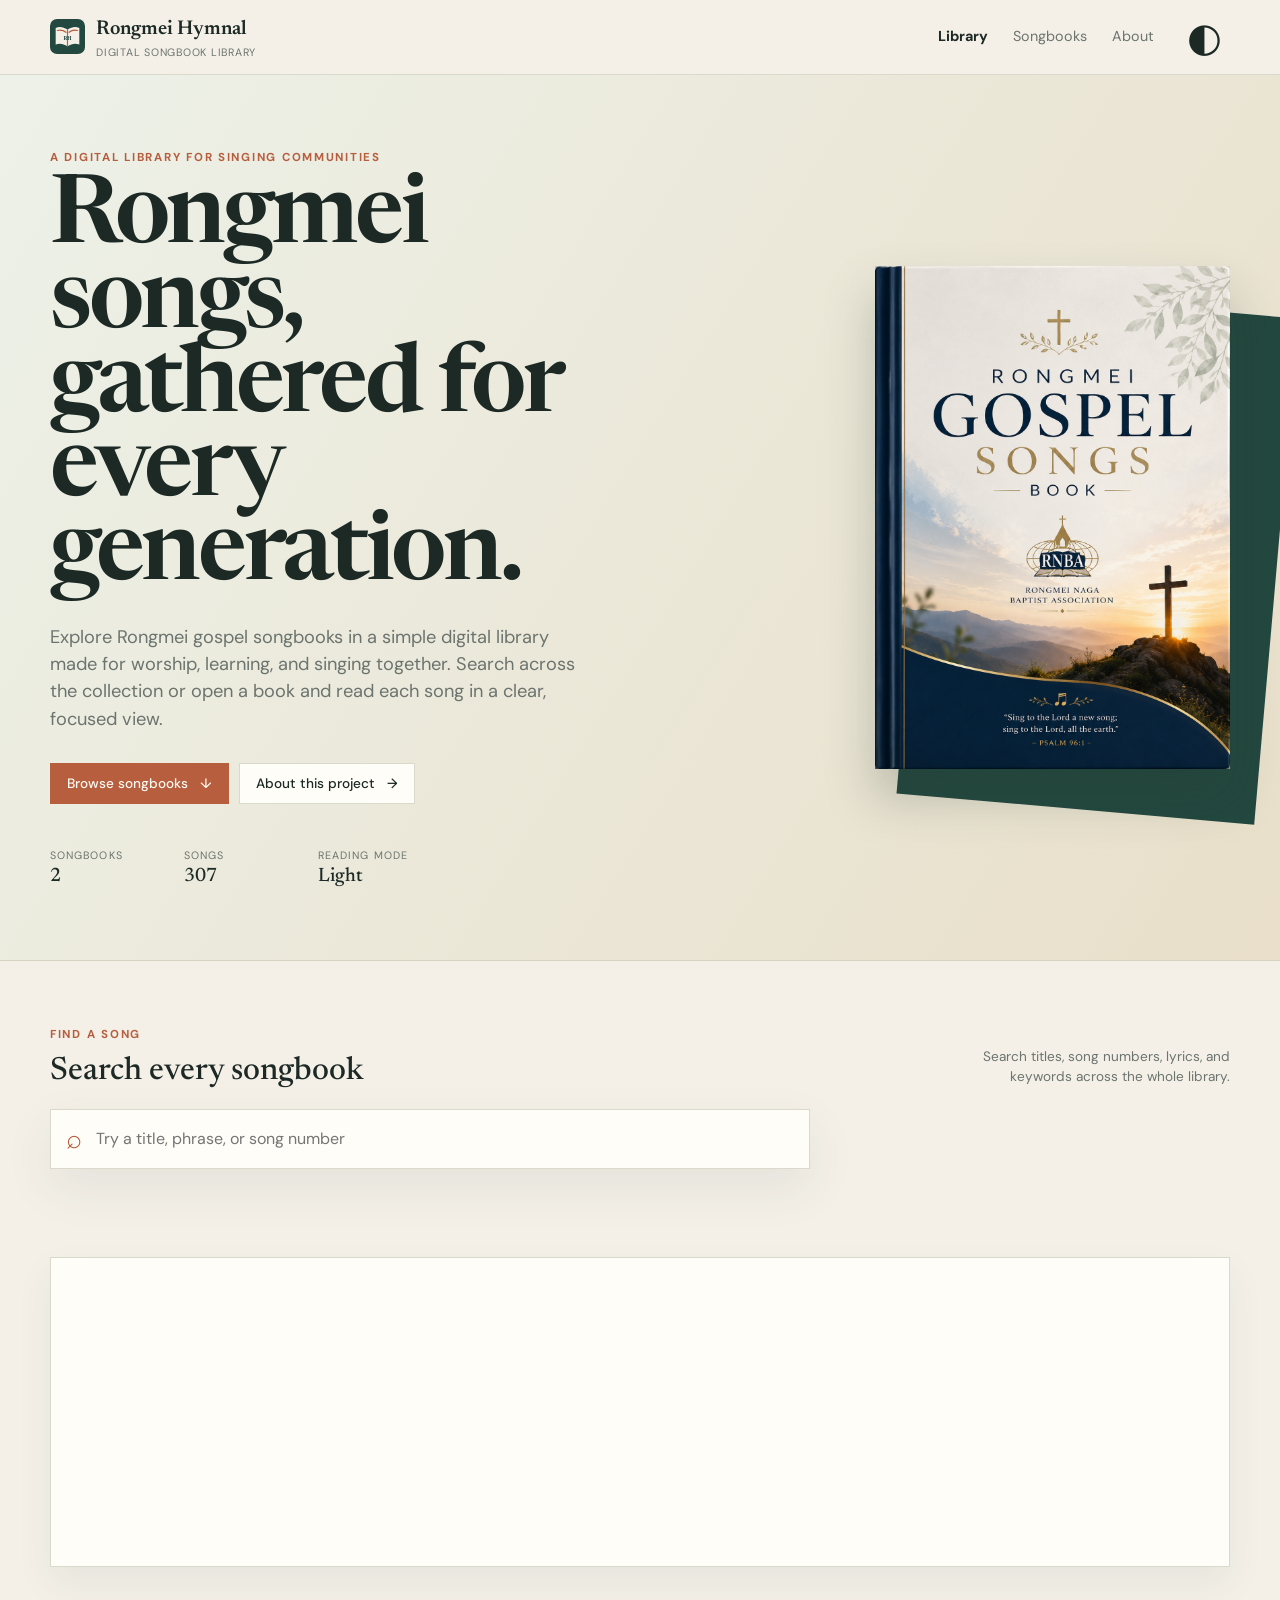
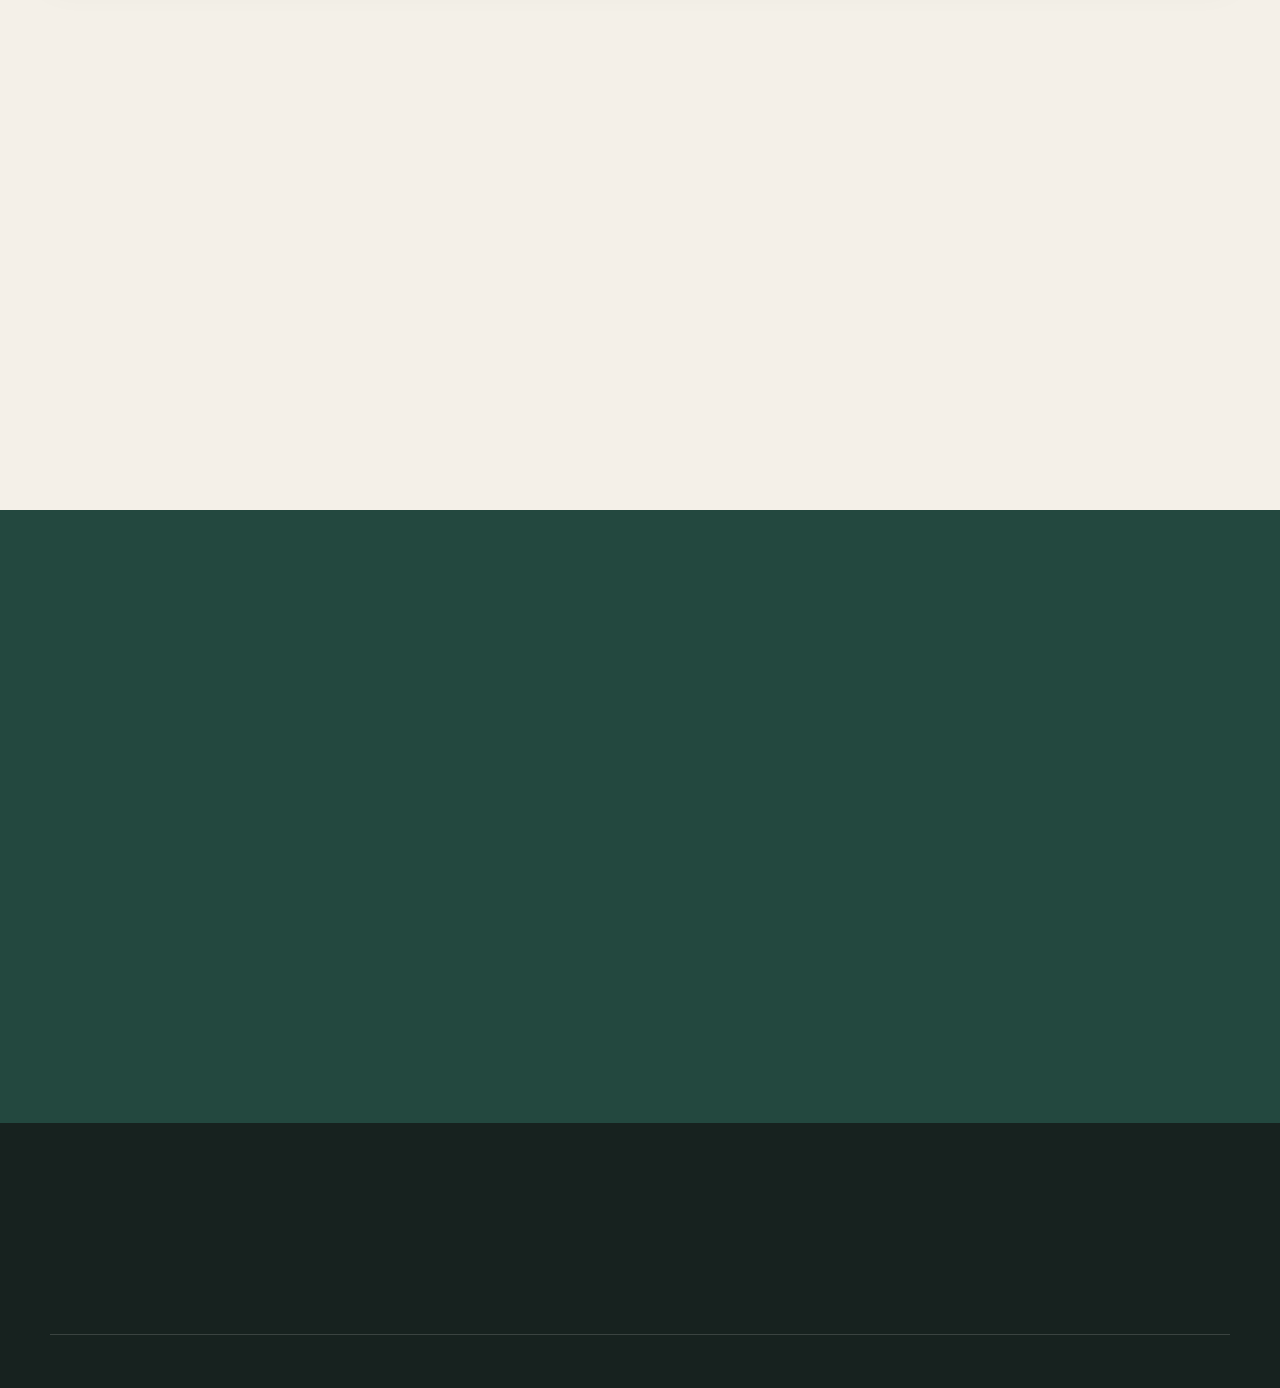
==== commit bab7deff: "updated offline and presentation mode" ====
--- a/index.html
+++ b/index.html
@@ -8,10 +8,11 @@
 </head>
 <body data-page="home">
   <a class="skip-link" href="#main-content">Skip to main content</a>
-  <header class="site-header"><div class="shell header-inner"><a class="brand" href="index.html"><span class="brand-mark">RH</span><span><strong data-library-name>Rongmei Hymnal</strong><small>Digital songbook library</small></span></a><nav aria-label="Primary"><a aria-current="page" href="index.html">Library</a><a href="#songbooks">Songbooks</a><a href="#about">About</a><button class="icon-button" data-theme-toggle type="button" aria-label="Toggle theme">◐</button></nav></div></header>
+  <header class="site-header"><div class="shell header-inner"><a class="brand" href="index.html"><span class="brand-mark brand-mark-image"><img src="assets/icons/icon.svg" alt=""></span><span><strong data-library-name>Rongmei Hymnal</strong><small>Digital songbook library</small></span></a><nav aria-label="Primary"><a aria-current="page" href="index.html">Library</a><a href="#songbooks">Songbooks</a><a href="#about">About</a><button class="icon-button" data-theme-toggle type="button" aria-label="Toggle theme">◐</button></nav></div></header>
   <main id="main-content" tabindex="-1">
     <section class="library-hero-v2"><div class="shell library-hero-inner"><div class="library-hero-copy"><p class="eyebrow" data-library-eyebrow>A digital library for singing communities</p><h1 data-library-title>Rongmei songs, gathered for every generation.</h1><p class="lede" data-library-intro>Explore Rongmei gospel songbooks in a simple digital library made for worship, learning, and singing together. Search across the collection or open a book and read each song in a clear, focused view.</p><div class="library-actions"><a class="button button-accent" href="#songbooks">Browse songbooks <span>↓</span></a><a class="button button-quiet" href="#about">About this project <span>→</span></a></div><dl class="library-stats"><div><dt>Songbooks</dt><dd data-book-count>—</dd></div><div><dt>Songs</dt><dd data-total-song-count>—</dd></div><div><dt>Reading mode</dt><dd>Light</dd></div></dl></div><figure class="library-hero-image"><img data-library-image src="assets/Rongmei Gospel song books.png" alt="Rongmei Hymnal library artwork"></figure></div></section>
     <section class="shell library-search" aria-labelledby="library-search-heading"><div class="section-heading"><div><p class="eyebrow">Find a song</p><h2 id="library-search-heading">Search every songbook</h2></div><p class="catalog-note">Search titles, song numbers, lyrics, and keywords across the whole library.</p></div><form class="search-form library-search-form" role="search"><label class="sr-only" for="library-search">Search all songbooks</label><span class="search-icon">⌕</span><input autocomplete="off" data-library-search-input id="library-search" placeholder="Try a title, phrase, or song number" type="search"><button aria-label="Clear library search" class="clear-button" data-library-clear-search hidden type="button">×</button></form><div class="search-status" data-library-search-status aria-live="polite"></div><div class="library-search-results" data-library-search-results aria-live="polite"></div></section>
+    <section class="shell offline-library" data-offline-panel aria-labelledby="offline-heading"><div><p class="eyebrow">Take it with you</p><h2 id="offline-heading">Install and use the library offline</h2><p>Save the app, songbooks, covers, and search data in your phone storage. Favorites, history, and reading settings stay on this device.</p><p class="offline-status" data-offline-status aria-live="polite">Checking offline storage…</p><p class="storage-estimate" data-storage-estimate></p><progress data-offline-progress hidden aria-label="Offline download progress"></progress></div><div class="offline-actions"><button class="button button-accent" data-install-app hidden type="button">Install app</button><button class="button button-accent" data-download-offline type="button">Download for offline</button><button class="button button-quiet" data-remove-offline hidden type="button">Remove download</button></div></section>
     <section class="shell songbooks-home" id="songbooks" aria-labelledby="songbooks-heading"><div class="section-heading book-gallery-heading"><div><p class="eyebrow">The collection</p><h2 id="songbooks-heading">Choose a songbook</h2></div><p class="catalog-note">Every collection has its own editor, notes, credits, and song source.</p></div><div class="book-list book-gallery" data-book-list><p class="loading-state">Loading songbooks…</p></div></section>
     <section class="library-about" id="about"><div class="shell library-about-grid"><p class="eyebrow">About the project</p><div><h2>Keeping songs accessible, with care for where they come from.</h2><p data-library-about>Rongmei Hymnal helps preserve and share the songs that carry faith, language, and community memory. Each songbook remains a distinct, carefully credited collection, with its editorial, publication, source, and rights information kept alongside the songs.</p></div><div class="library-principles"><div><span>01</span><strong>Easy to explore</strong><p>Search the whole library, then read or sing from a calm, focused song view.</p></div><div><span>02</span><strong>Faithful to each book</strong><p>Every collection retains its own identity, credits, sources, and editorial notes.</p></div><div><span>03</span><strong>Made to endure</strong><p>The library can welcome more reviewed songbooks while keeping them organized for future generations.</p></div></div></div></section>
   </main>
--- a/css/main.css
+++ b/css/main.css
@@ -109,6 +109,18 @@
   font-size: .7rem;
   font-weight: 700;
   letter-spacing: .05em
+}
+
+.brand-mark-image {
+  overflow: hidden;
+  background: transparent
+}
+
+.brand-mark-image img {
+  display: block;
+  width: 100%;
+  height: 100%;
+  object-fit: cover
 }
 
 nav {
@@ -992,13 +1004,24 @@
 }
 
 body.presentation-mode {
-  --bg: #17221f;
+  --bg: #f4f0e8;
+  --surface: #fffdf8;
+  --reader: #fffdf8;
+  --ink: #17221f;
+  --muted: #66716b;
+  --line: #cfd4cc;
+  background: var(--bg);
+  color-scheme: light
+}
+
+body.dark.presentation-mode {
+  --bg: #101a17;
   --surface: #17221f;
   --reader: #17221f;
   --ink: #f8f0e2;
-  --muted: #d5dfd5;
+  --muted: #c4d0c8;
   --line: #4d665d;
-  background: #17221f;
+  background: var(--bg);
   color-scheme: dark
 }
 
@@ -1008,12 +1031,16 @@
 body.presentation-mode .reader-nav { display: none }
 body.presentation-mode .reader-main { width: min(100% - 48px, 1500px); padding: 7vh 0 }
 body.presentation-mode .reader { max-width: none; margin: 0; padding: clamp(28px, 6vw, 80px); background: transparent; box-shadow: none }
+body.presentation-mode .reader-heading { border-color: var(--line) }
 body.presentation-mode .reader-heading { margin-bottom: clamp(32px, 5vw, 70px) }
 body.presentation-mode .reader-heading h1 { font-size: clamp(2.4rem, 5vw, 5.6rem) }
 body.presentation-mode .lyrics { gap: clamp(30px, 5vw, 64px); font-size: clamp(1.45rem, 3.1vw, 3.2rem); line-height: 1.5 }
 body.presentation-mode .song-section { gap: 7px }
-body.presentation-mode .song-section--chorus { padding: clamp(18px, 3vw, 38px); border-left-width: 5px }
+body.presentation-mode .song-section--chorus { padding: clamp(18px, 3vw, 38px); border-left-width: 5px; background: color-mix(in srgb, var(--accent) 10%, transparent) }
 body.presentation-mode .verification-note { color: var(--muted) }
+.presentation-exit { display: none }
+body.presentation-mode .presentation-exit { position: fixed; display: block; z-index: 10; top: 16px; right: 16px; min-height: 44px; border: 1px solid var(--line); border-radius: 999px; padding: 8px 15px; background: color-mix(in srgb, var(--surface) 90%, transparent); color: var(--ink); box-shadow: var(--shadow); cursor: pointer; font: 700 .76rem 'DM Sans', sans-serif; backdrop-filter: blur(10px) }
+body.presentation-mode .presentation-exit:hover { border-color: var(--accent); color: var(--accent) }
 
 @media(max-width:700px) {
   .library-search { padding-top: 47px }
@@ -1146,6 +1173,15 @@
 .library-hero-image img { position: relative; z-index: 1; display: block; width: 100%; aspect-ratio: 1054 / 1492; object-fit: cover; box-shadow: 0 28px 46px #263d3240 }
 
 .songbooks-home { padding: 92px 0 105px }
+.offline-library { display: grid; grid-template-columns: minmax(0, 1fr) auto; gap: 36px; align-items: center; margin-top: 72px; padding: 34px; border: 1px solid var(--line); background: var(--surface); box-shadow: 0 16px 35px #263d3210 }
+.offline-library h2 { margin: 0 0 10px; font: 500 clamp(2rem, 4vw, 3.4rem)/1 Newsreader, serif }
+.offline-library p { max-width: 700px; color: var(--muted) }
+.offline-actions { display: flex; flex-wrap: wrap; justify-content: end; gap: 9px }
+.offline-status { margin-bottom: 4px; color: var(--ink) !important; font-weight: 700 }
+.offline-status[data-state="ready"] { color: var(--green) !important }
+.offline-status[data-state="warning"] { color: #9a531e !important }
+.storage-estimate { margin: 0; font-size: .76rem }
+.offline-library progress { width: min(100%, 520px); height: 8px; margin-top: 14px; accent-color: var(--accent) }
 .book-gallery-heading { align-items: end; margin-bottom: 28px }
 .book-gallery { grid-template-columns: repeat(auto-fit, minmax(255px, 1fr)); gap: 19px; margin-top: 0 }
 .book-gallery .book-card { display: grid; grid-template-columns: 108px minmax(0, 1fr); gap: 0; min-height: 255px; padding: 0; background: var(--surface); border: 1px solid var(--line); box-shadow: 0 16px 30px #263d3210; transform: none }
@@ -1201,6 +1237,8 @@
 .book-footer .text-link { color: var(--accent); white-space: nowrap }
 
 @media(max-width:700px) {
+  .offline-library { grid-template-columns: 1fr; margin-top: 42px; padding: 25px 20px; gap: 20px }
+  .offline-actions { justify-content: start }
   .library-hero-inner { grid-template-columns: 1fr; gap: 38px; min-height: auto; padding: 54px 0 }
   .library-hero-copy h1 { font-size: clamp(3.2rem, 14vw, 5.2rem) }
   .library-hero-image { justify-self: start; width: min(67vw, 315px); margin-left: 16px }
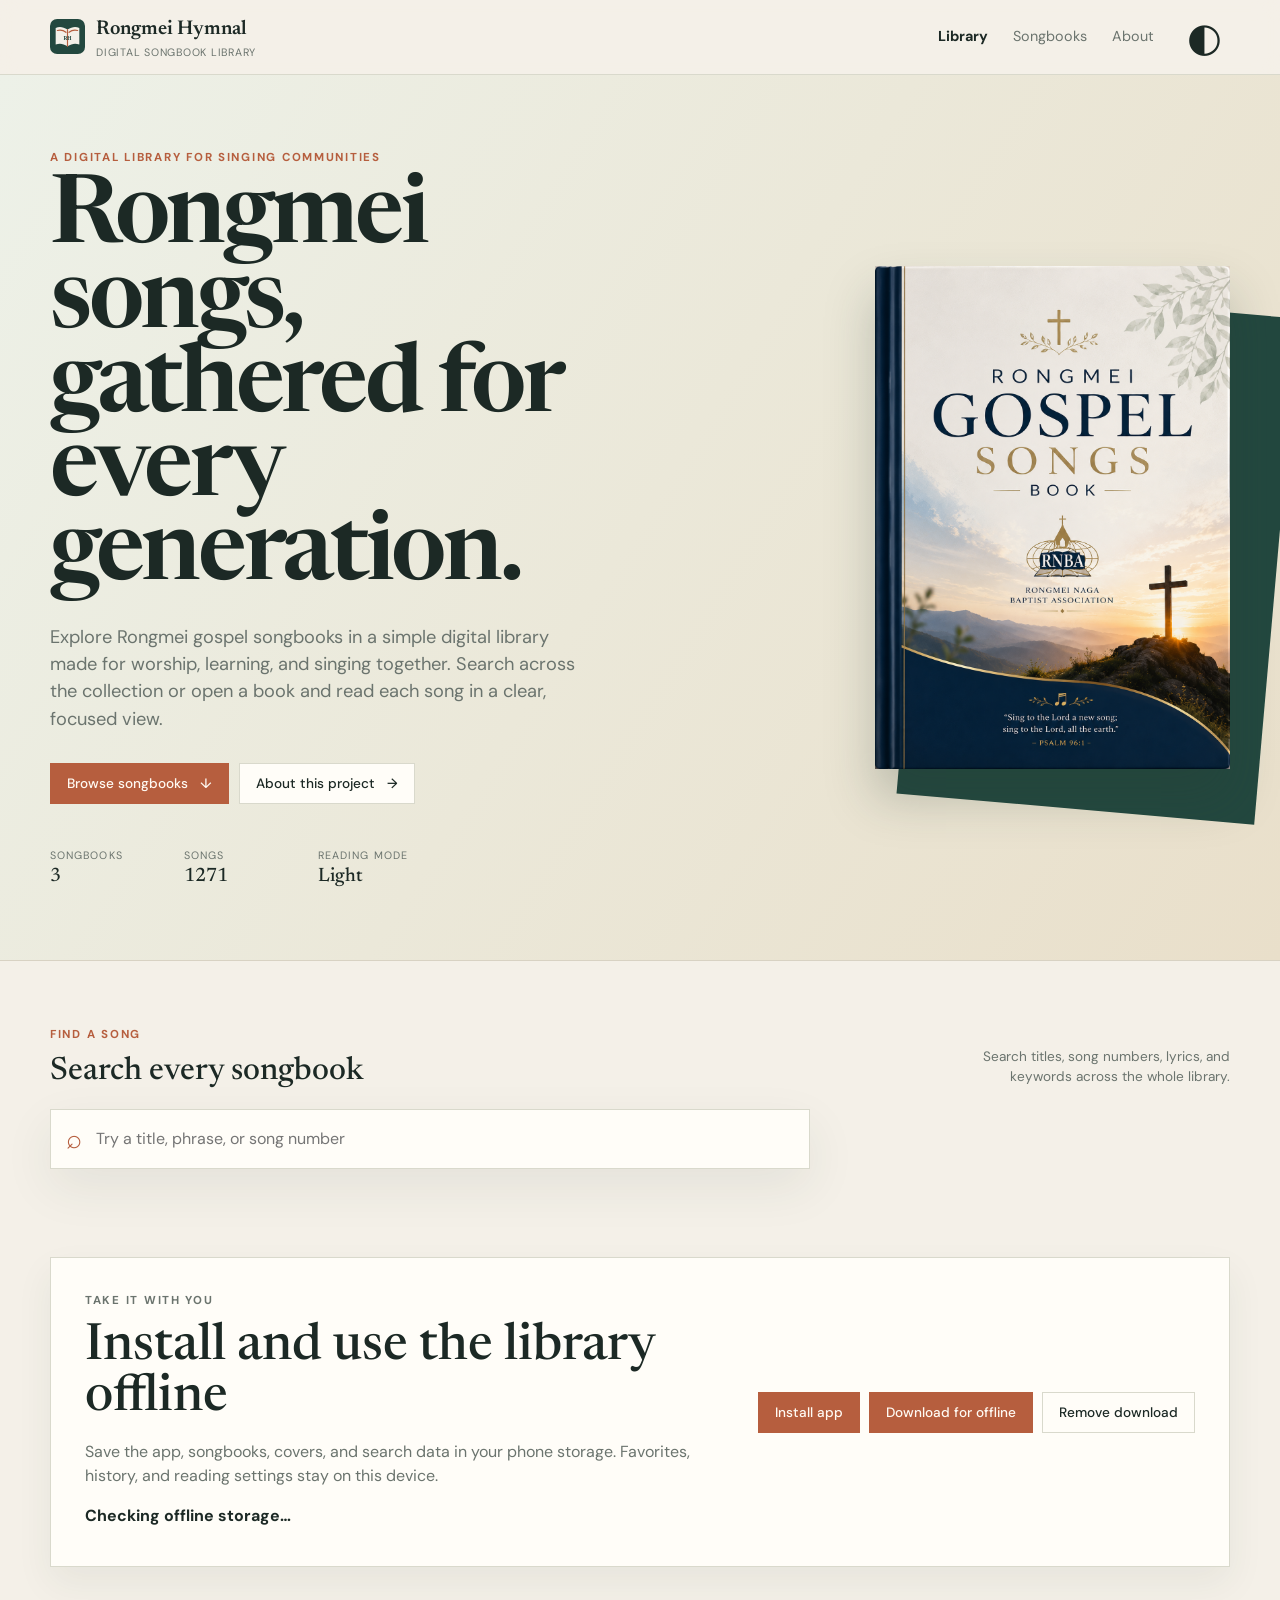
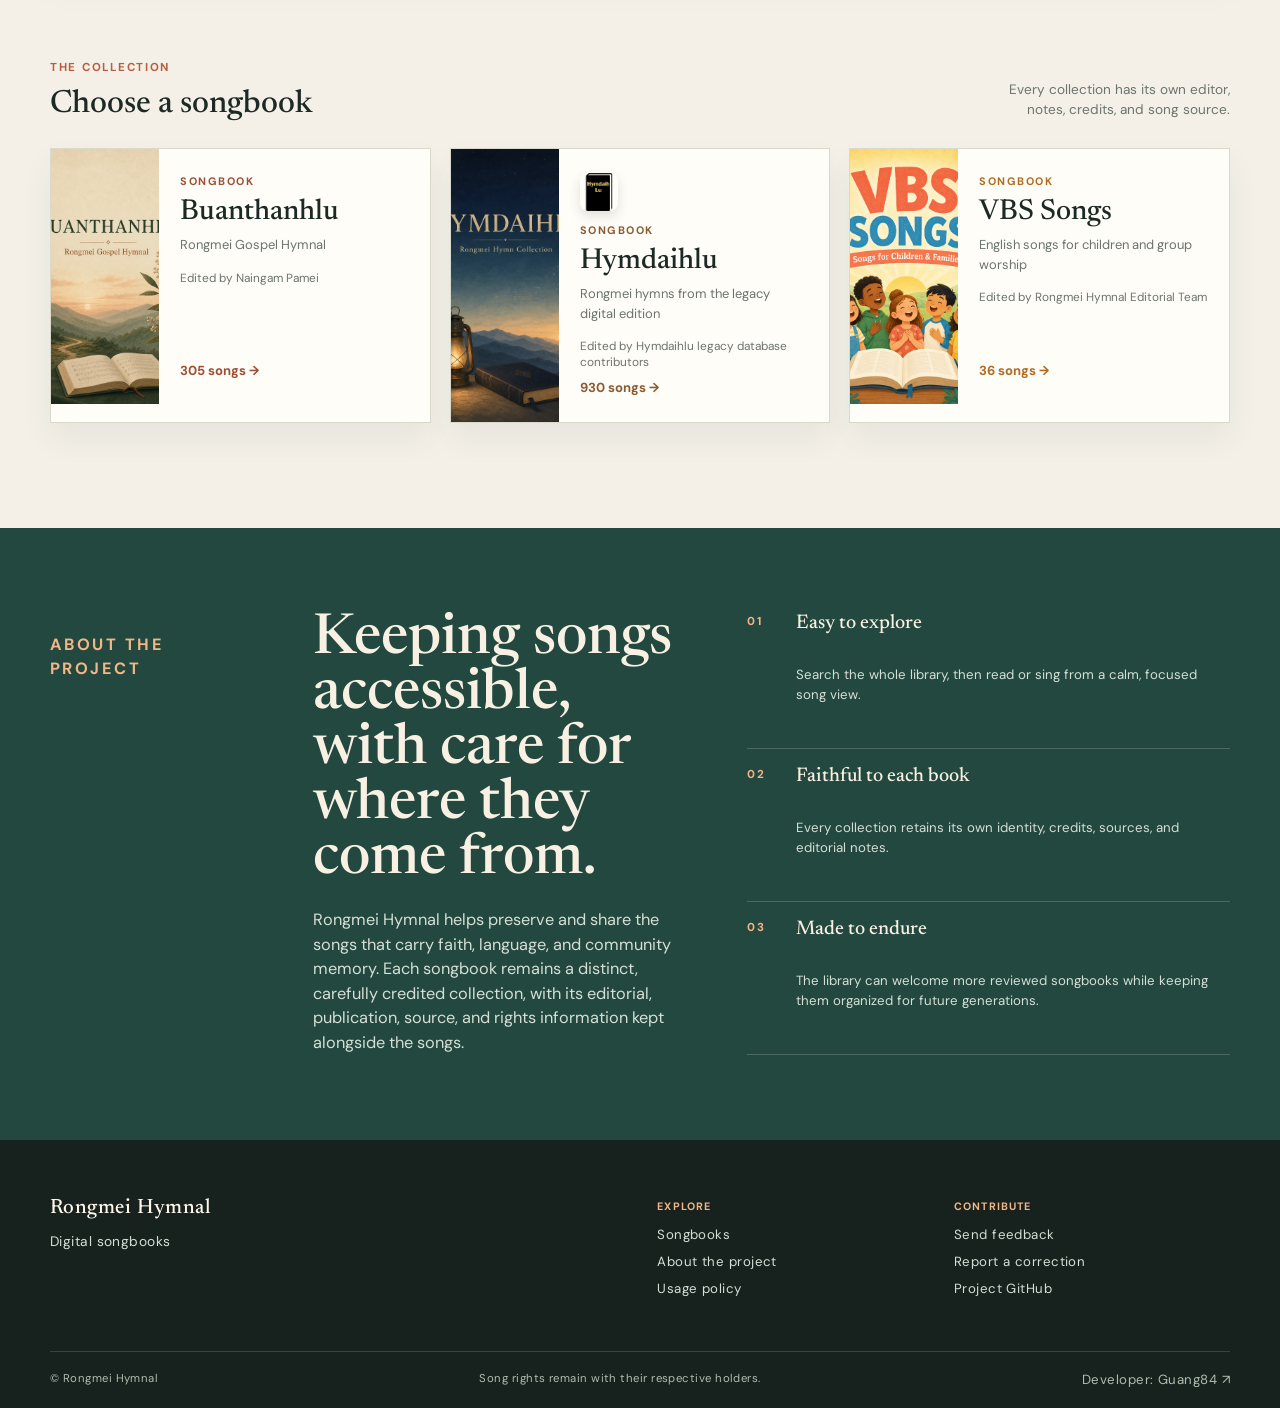
==== commit 863d54b9: "added new features and songs books" ====
--- a/index.html
+++ b/index.html
@@ -32,7 +32,7 @@
         <a data-feedback href="mailto:guang.social.verse@gmail.com">Send feedback</a>
         <a data-correction href="https://github.com/Guang84/RongmeiHymnal/issues/new?labels=correction">Report a correction</a>
         <a data-profile-link href="https://github.com/Guang84/RongmeiHymnal">Project GitHub</a>
-      </div></div><div class="shell footer-bottom"><span>© <span data-library-name>Guang84 Rongmei Hymnal</span></span><span>Song rights remain with their respective holders.</span></div></footer>
+      </div></div><div class="shell footer-bottom"><span>© <span data-library-name>Guang84 Rongmei Hymnal</span></span><span>Song rights remain with their respective holders.</span><a href="https://github.com/Guang84" target="_blank" rel="noopener noreferrer">Developer: Guang84 ↗</a></div></footer>
   <dialog data-settings-dialog><form class="settings-panel" method="dialog"><div class="dialog-heading"><div><p class="eyebrow">Personalize</p><h2>Reading settings</h2></div><button class="icon-button" aria-label="Close settings" value="cancel">×</button></div><label>Font size <output data-font-output>18px</output><input data-font-setting max="26" min="16" type="range" value="18"></label><label>Line spacing <select data-spacing-setting><option value="normal">Normal</option><option value="relaxed">Relaxed</option><option value="large">Large</option></select></label><label>Reading width <select data-width-setting><option value="narrow">Narrow</option><option value="normal">Normal</option><option value="wide">Wide</option></select></label><label>Theme <select data-theme-setting><option value="light">Light (default)</option><option value="dark">Dark</option></select></label><label>Reading ink <select data-tone-setting><option value="forest">Forest ink</option><option value="sepia">Warm sepia</option></select></label></form></dialog>
   <div class="update-banner" data-update hidden role="status">A newer version is available.<button type="button">Refresh</button></div><div class="toast" data-toast role="status" aria-live="polite"></div><script type="module" src="js/app.js"></script>
 </body>
--- a/css/main.css
+++ b/css/main.css
@@ -1188,6 +1188,7 @@
 .book-gallery .book-card:hover, .book-gallery .book-card:focus-visible { border-color: var(--accent); transform: translateY(-5px); box-shadow: 0 24px 45px #263d3224 }
 .book-card-cover { width: 100%; height: 100%; min-height: 255px; object-fit: cover; background: var(--green) }
 .book-card-content { display: flex; flex-direction: column; align-items: start; gap: 8px; padding: 24px 21px }
+.book-card-icon { width: 38px; height: 38px; margin-bottom: 3px; border-radius: 8px; object-fit: cover; box-shadow: 0 5px 12px #263d3226 }
 .book-card-content strong { color: var(--ink); overflow-wrap: anywhere; font: 500 1.8rem/1.02 Newsreader, serif }
 .book-card-content small { color: var(--muted); font-size: .81rem }
 .book-card-credit { margin-top: 7px; color: var(--muted); font-size: .74rem; line-height: 1.35 }
@@ -1235,6 +1236,8 @@
 .book-footer dl { display: grid; grid-template-columns: repeat(2, minmax(140px, 1fr)); gap: 17px 28px; margin: 0 }
 .book-footer dd { margin: 4px 0 0; color: var(--ink); font-size: .82rem }
 .book-footer .text-link { color: var(--accent); white-space: nowrap }
+.book-footer-links { display: grid; justify-items: end; gap: 10px }
+.footer-bottom a { color: inherit; margin: 0 }
 
 @media(max-width:700px) {
   .offline-library { grid-template-columns: 1fr; margin-top: 42px; padding: 25px 20px; gap: 20px }
@@ -1260,6 +1263,7 @@
   .book-summary { font-size: 1rem }
   .book-detail-facts { gap: 14px }
   .book-footer-grid { grid-template-columns: 1fr; gap: 25px }
+  .book-footer-links { justify-items: start }
   .book-footer dl { grid-template-columns: 1fr 1fr; gap: 14px }
 }
 
